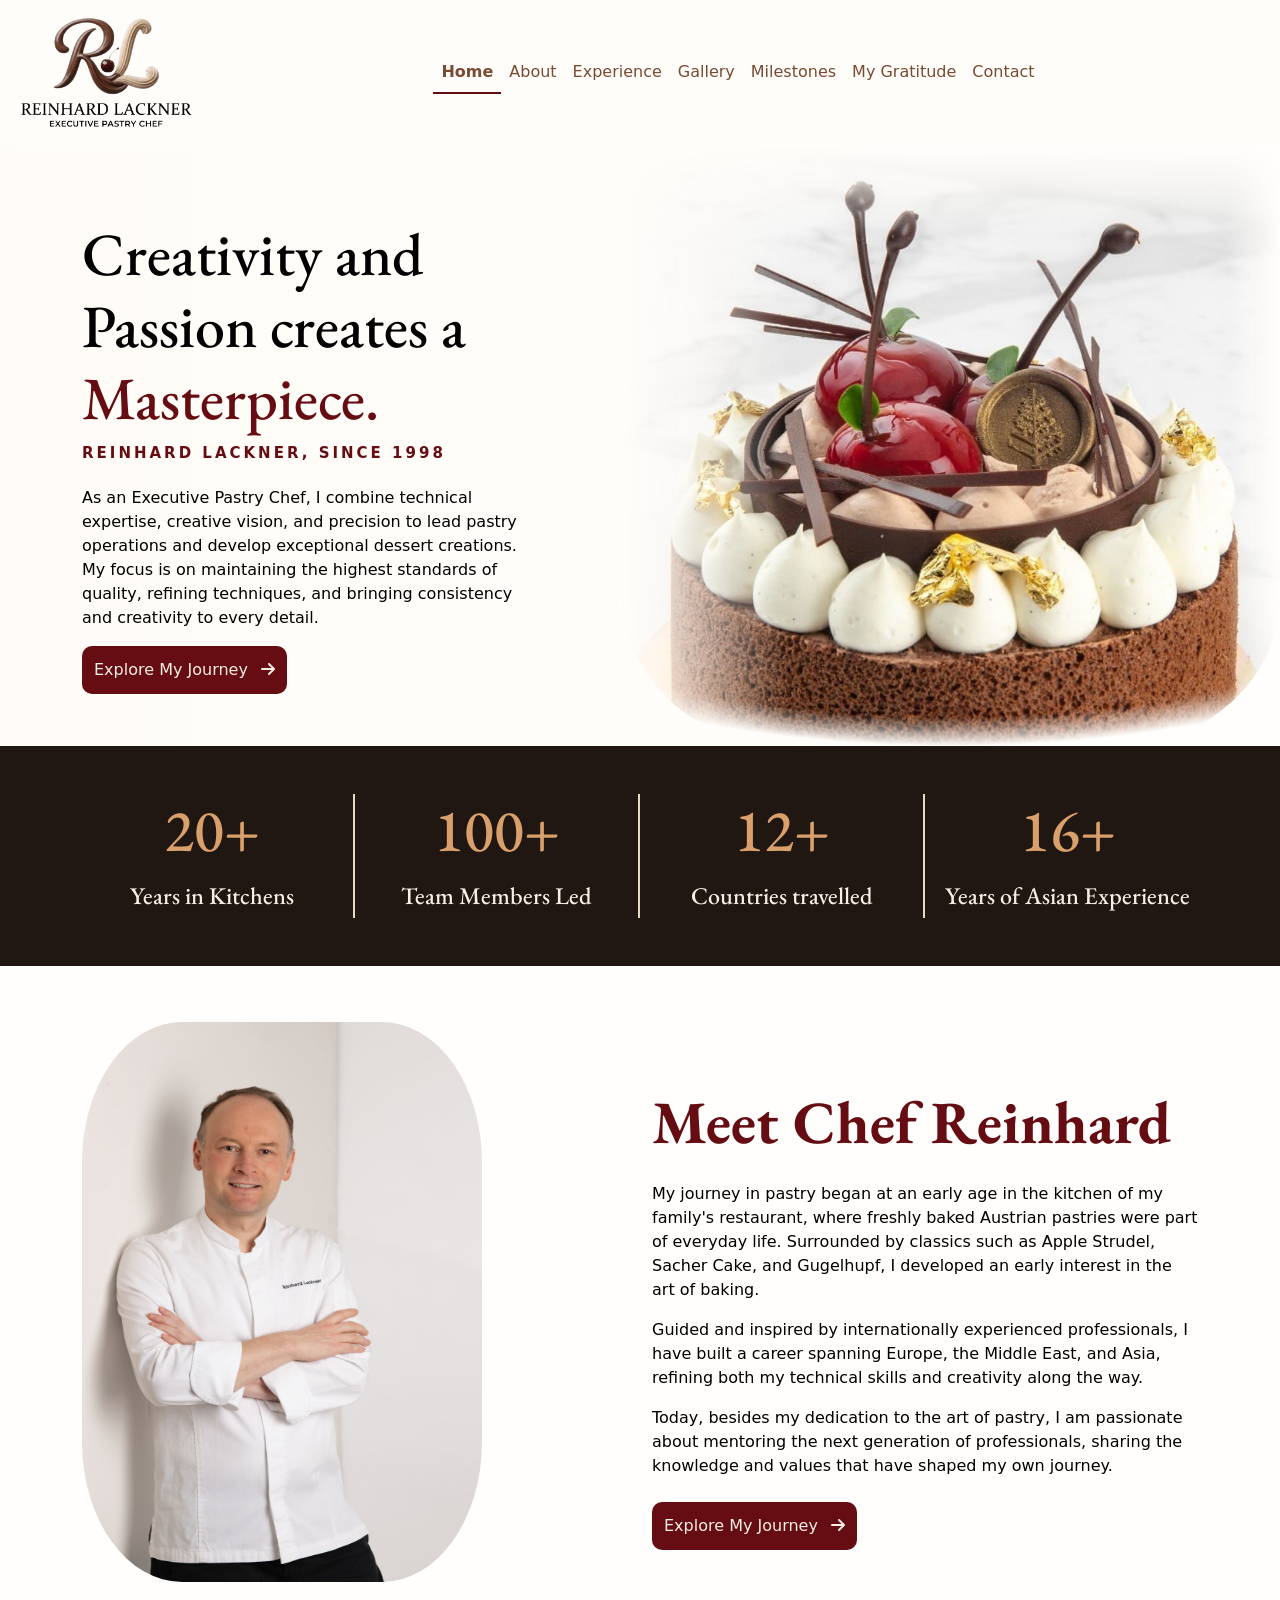
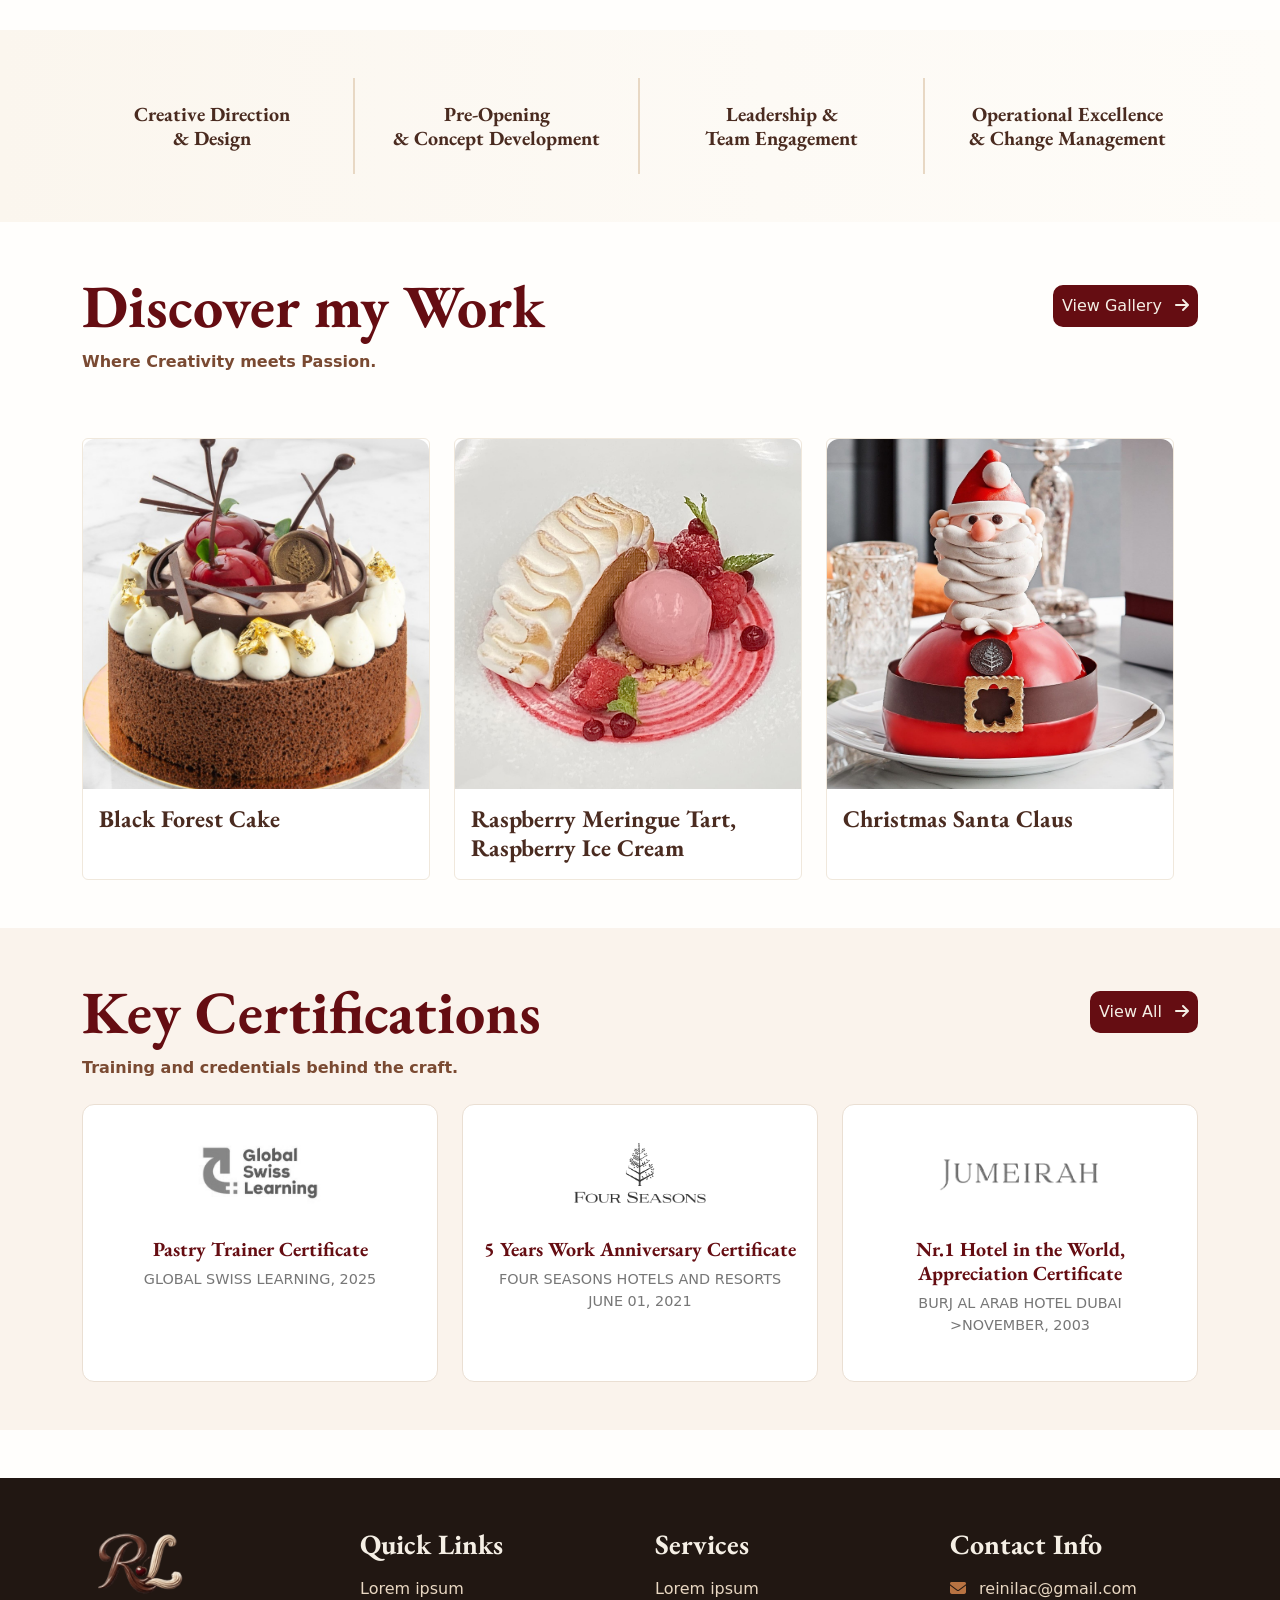
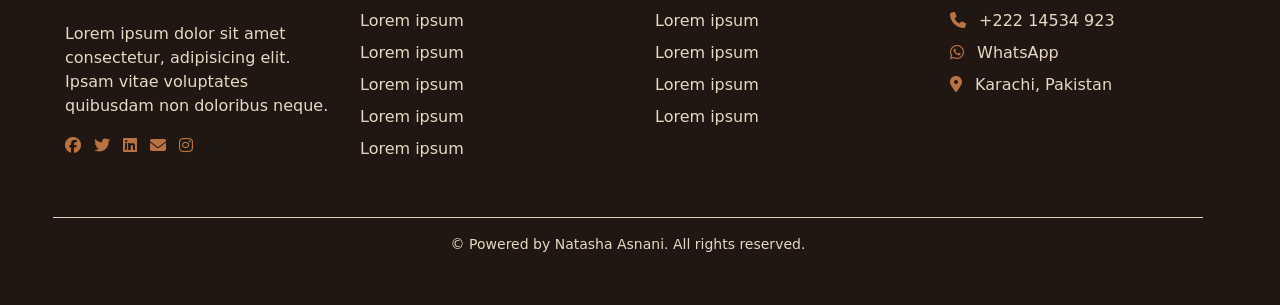
==== index.html @ 60b20093 "Add files via upload" ====
<!DOCTYPE html>
<html lang="en">
<head>
    <meta charset="UTF-8">
    <meta name="viewport" content="width=device-width, initial-scale=1.0">
    <title>Sample 1</title>
    <link href="https://cdn.jsdelivr.net/npm/bootstrap@5.1.3/dist/css/bootstrap.min.css" rel="stylesheet" integrity="sha384-1BmE4kWBq78iYhFldvKuhfTAU6auU8tT94WrHftjDbrCEXSU1oBoqyl2QvZ6jIW3" crossorigin="anonymous">
    <link rel="stylesheet" href="style.css">
    <script src="https://cdn.jsdelivr.net/npm/bootstrap@5.1.3/dist/js/bootstrap.bundle.min.js" integrity="sha384-ka7Sk0Gln4gmtz2MlQnikT1wXgYsOg+OMhuP+IlRH9sENBO0LRn5q+8nbTov4+1p" crossorigin="anonymous" defer></script>
    <link href="https://fonts.googleapis.com/css2?family=EB+Garamond:wght@400;500&display=swap" rel="stylesheet">
    <link rel="stylesheet" href="https://cdnjs.cloudflare.com/ajax/libs/font-awesome/6.7.2/css/all.min.css">
</head>
<body>
    <div class="container-fluid">
        <div class="row">
            <nav class="navbar navbar-expand-lg navbar-light" style="background-color: #FFFDF9;">
                <div class="container-fluid">
                    <a class="navbar-brand" href="index.html">
                        <img src="./images/Gemini_Generated_Image_94er6u94er6u94er-removebg-preview.png" alt="" width="180px">
                    </a>
                    <button class="navbar-toggler" type="button" data-bs-toggle="collapse" data-bs-target="#navbarSupportedContent" aria-controls="navbarSupportedContent" aria-expanded="false" aria-label="Toggle navigation">
                        <span class="navbar-toggler-icon"></span>
                    </button>
                    <div class="collapse navbar-collapse" id="navbarSupportedContent">
                        <ul class="navbar-nav mx-auto mb-2 mb-lg-0">
                            <li class="nav-item">
                                <a class="nav-link active" aria-current="page" href="index.html" style="color: #7A4A32;">Home</a>
                            </li>
                            <li class="nav-item">
                                <a class="nav-link" href="about.html" style="color: #7A4A32 !important;">About</a>
                            </li>
                            <li class="nav-item">
                                <a class="nav-link" href="experience.html" style="color: #7A4A32 !important;">Experience</a>
                            </li>
                            <li class="nav-item">
                                <a class="nav-link" href="gallery.html" style="color: #7A4A32 !important;">Gallery</a>
                            </li>
                            <li class="nav-item">
                                <a class="nav-link" href="milestones.html" style="color: #7A4A32 !important;">Milestones</a>
                            </li>
                            <li class="nav-item">
                                <a class="nav-link" href="testimonials.html" style="color: #7A4A32 !important;">My Gratitude</a>
                            </li>
                            <li class="nav-item">
                                <a class="nav-link" href="contact.html" style="color: #7A4A32 !important;">Contact</a>
                            </li>
                        </ul>
                    </div>
                </div>
            </nav>
        </div>
    </div>


    <div class="hero-section">
        <img class="hero-img" src="./images/pastry1.1.jpg" alt="Macarons on a plate">
        <div class="container">
            <div class="row hero-row align-items-center">
                <!-- <p>Lorem ipsum dolor sit amet, consectetur adipisicing elit. Consequatur, non. Laudantium maxime modi at quam odio aliquid illum provident possimus harum magnam iusto repudiandae vitae, eius dolor quia rem omnis!</p> -->
                <div class="col-lg-5 mt-4 pt-5">
                    <h1 class="text-black">Creativity and <br> Passion creates a 
                        <span style="color: #650D12;">Masterpiece.</span>
                    </h1>
                    <p class="chef-intro">Reinhard Lackner, Since 1998 </p>
                    <p class="text-black"> As an Executive Pastry Chef, I combine technical expertise, creative vision, and precision to lead pastry operations and develop exceptional dessert creations. My focus is on maintaining the highest standards of quality, refining techniques, and bringing consistency and creativity to every detail.</p>
                </div>
                <div class="explore-btn">
                    <a href="about.html">
                        <button>Explore My Journey
                            <i class="fa-solid fa-arrow-right"></i>
                        </button>
                    </a>
                </div>
            </div>
        </div>
    </div>

    <div class="number-section py-5 pt-5">
        <div class="container">
            <div class="row">
                <div class="col-6 col-md-3 mb-4 mb-md-0 text-center border-end">
                    <!-- <i data-lucide="chef-hat" class="number-icon" style="color: #5E3023;"></i> -->
                    <h1>20+ 
                        <span class="d-block fs-4 mt-3" style="color: #F5EFE5;">Years in Kitchens </span>
                    </h1>
                </div>
                <div class="col-6 col-md-3 mb-4 mb-md-0 text-center border-end">
                    <!-- <i data-lucide="book-open" class="number-icon" style="color: #5E3023;"></i> -->
                    <h1>100+
                        <span class="d-block fs-4 mt-3" style="color: #F5EFE5;">Team Members Led</span> 
                    </h1>
                </div>
                <div class="col-6 col-md-3 mb-4 mb-md-0 text-center border-end">
                    <!-- <i data-lucide= "user-group" class="number-icon" style="color: #5E3023;"></i> -->
                    <h1>12+ 
                        <span class="d-block fs-4 mt-3" style="color: #F5EFE5;"> Countries travelled  </span>
                    </h1>
                </div>
                <div class="col-6 col-md-3 mb-4 mb-md-0 text-center">
                    <!-- <i data-lucide="user-group" class="number-icon" style="color: #5E3023;"></i> -->
                    <h1>16+
                        <span class="d-block fs-4 mt-3" style="color: #F5EFE5;">Years of Asian Experience </span>
                    </h1>
                </div>
            </div>
        </div>
    </div>

    <div class="container mt-5 pt-2">
        <div class="row">
            <div class="col-12 col-lg-6">
                <img class="chef-img" src="./images/RL-0501A.jpg" alt="Chef Reinhard" width="400px" height="560px" style="border-bottom-left-radius: 25% !important; border-bottom-right-radius: 25% !important; border-radius: 25%;">
            </div>
            <div class="col-12 col-lg-6 mt-5 pt-3 about-text">
                <h1 style="color: #650D12; font-weight: bold;">Meet Chef Reinhard</h1>
                <p class="text-black mt-4">My journey in pastry began at an early age in the kitchen of my family's restaurant, where freshly baked Austrian pastries were part of everyday life. Surrounded by classics such as Apple Strudel, Sacher Cake, and Gugelhupf, I developed an early interest in the art of baking.</p>
                <p class="text-black">Guided and inspired by internationally experienced professionals, I have built a career spanning Europe, the Middle East, and Asia, refining both my technical skills and creativity along the way. </p>
                <p class="text-black">Today, besides my dedication to the art of pastry, I am passionate about mentoring the next generation of professionals, sharing the knowledge and values that have shaped my own journey.</p>
                <div class="explore-btn mt-4">
                    <a href="about.html">
                        <button>Explore My Journey
                            <i class="fa-solid fa-arrow-right"></i>
                        </button>
                    </a>
                </div>
            </div>
        </div>
    </div>

    <div class="number-section2 mt-5 py-5">
        <div class="container">
            <div class="row">
                <div class="col-6 col-md-3 mb-4 mb-md-0 text-center border-end">
                    <i data-lucide="chef-hat" class="number-icon"></i>
                    <h5 class="my-4">Creative Direction <br class="d-none d-lg-inline"> & Design</h5>
                </div>
                <div class="col-6 col-md-3 mb-4 mb-md-0 text-center border-end">
                    <i data-lucide="book-open" class="number-icon"></i>
                    <h5 class="mt-4">Pre-Opening<br class="d-none d-lg-inline"> & Concept Development</h5>
                </div>
                <div class="col-6 col-md-3 mb-4 mb-md-0 text-center border-end">
                    <i data-lucide= "user-group" class="number-icon"></i>
                    <h5 class="mt-4">Leadership & <br class="d-none d-lg-inline"> Team Engagement</h5>
                </div>
                <div class="col-6 col-md-3 mb-4 mb-md-0 text-center">
                    <i data-lucide="handshake" class="number-icon"></i>
                    <h5 class="mt-4">Operational Excellence<br class="d-none d-lg-inline"> & Change Management</h5>
                </div>
            </div>
        </div>
    </div>

    <div class="container">
        <div class="row mt-5">
            <div class="d-flex justify-content-between align-items-center">
                <h1 class="m-0" style="color: #650D12; font-weight: bold;">Discover my Work</h1>
                <div class="dishes-btn">
                    <a href="gallery.html">
                        <button>View Gallery
                            <i class="fa-solid fa-arrow-right"></i>
                        </button>
                    </a>
                </div>
            </div>
            <p class="fw-semibold mt-2">Where Creativity meets Passion.</p>
        </div>

        <!-- Category tabs -->
        <!-- <div class="row">
            <div class="gallery-filters d-flex flex-wrap gap-2 my-3">
                <button class="filter-btn active" data-filter="cakes-tarts">Cakes &amp; Tarts</button>
                <button class="filter-btn" data-filter="plated-desserts">Plated Desserts</button>
                <button class="filter-btn" data-filter="collections">Collections</button>
                <button class="filter-btn" data-filter="seasonal">Seasonal</button>
            </div>
        </div> -->

        <!-- Gallery -->
        <div class="row">
            <div class="row row-cols-1 row-cols-md-3 g-4 nested-row" id="gallery">

                <div class="col gallery-item" data-category="cakes-tarts">
                    <div class="card h-100">
                        <div class="img-wrap">
                            <img src="./images/pastry1.jpg" class="card-img-top" alt="Black Forest Cake">
                        </div>
                        <div class="card-body">
                            <h4 class="card-title">Black Forest Cake</h4>
                        </div>
                    </div>
                </div>

                <div class="col gallery-item" data-category="cakes-tarts">
                    <div class="card h-100">
                        <div class="img-wrap">
                            <img src="./images/Raspberry Meringue Tart, Raspberry Ice Cream.jpeg" class="card-img-top" alt="Raspberry Meringue Tart, Raspberry Ice Cream">
                        </div>
                        <div class="card-body">
                            <h4 class="card-title">Raspberry Meringue Tart, Raspberry Ice Cream</h4>
                        </div>
                    </div>
                </div>

                <div class="col gallery-item" data-category="cakes-tarts">
                    <div class="card h-100">
                        <div class="img-wrap">
                            <img src="./images/Christmas Santa Claus.jpg" class="card-img-top" alt="Christmas Santa Claus">
                        </div>
                        <div class="card-body">
                            <h4 class="card-title">Christmas Santa Claus</h4>
                        </div>
                    </div>
                </div>

                <!-- Baqi pictures bhi isi tarah, bas data-category change karo -->

            </div>
        </div>
    </div>


    <section class="cert-section py-5 mt-5">
        <div class="container">
            <div class="d-flex justify-content-between align-items-center">
                <h1 class="m-0" style="color: #650D12; font-weight: bold;">Key Certifications</h1>
                <div class="dishes-btn">
                    <a href="milestones.html">
                        <button>View All
                            <i class="fa-solid fa-arrow-right"></i>
                        </button>
                    </a>
                </div>
            </div>
            <p class="fw-semibold mt-2 mb-4">Training and credentials behind the craft.</p>

            <div class="row row-cols-1 row-cols-sm-2 row-cols-lg-3 g-4">
                <div class="col">
                    <div class="cert-card h-100 text-center" style="cursor: pointer;"
                        data-bs-toggle="modal" data-bs-target="#certModal"
                        data-full="./images/GSL Pastry Trainer - Oct 9 2025 - 5-28 PM_page-0001.jpg">
                        <img src="./images/Global Swiss Learning Logo.jpg" alt="Pastry Trainer Certificate" class="cert-thumb cert-logo">
                        <h5 class="cert-title mt-2">Pastry Trainer Certificate</h5>
                        <p class="cert-meta mb-0">Global Swiss Learning, 2025</p>
                    </div>
                </div>


                <div class="col">
                    <div class="cert-card h-100 text-center" style="cursor: pointer;"
                        data-bs-toggle="modal" data-bs-target="#certModal"
                        data-full="./images/5 Year Anniversary Certificate_page-0001.jpg">
                        <img src="./images/Four-Seasons-Logo-2386154059.png" alt="5 Years Work Anniversary Certificate" class="cert-thumb cert-logo">
                        <h5 class="cert-title mt-2">5 Years Work Anniversary Certificate</h5>
                        <p class="cert-meta mb-0">Four Seasons Hotels and Resorts</p>
                        <p class="cert-meta">June 01, 2021</p>
                    </div>
                </div>


                <!-- <div class="col">
                    <div class="cert-card h-100 text-center">
                        <img src="./images/Four-Seasons-Logo-2386154059.png" alt="Institute name" class="cert-thumb cert-logo">
                        <h5 class="cert-title mt-2"> 5 Years Work Anniversary Certificate</h5>
                        <p class="cert-meta mb-0">Four Seasons Hotels and Resorts</p>
                        <p class="cert-meta">June 01, 2021</p>
                    </div>
                </div> -->

                <div class="col">
                    <div class="cert-card h-100 text-center" style="cursor: pointer;"
                        data-bs-toggle="modal" data-bs-target="#certModal"
                        data-full="./images/Burj Al Arab Appreciation Certificate_page-0001.jpg">
                        <img src="./images/jumeirah-logo1.png" alt="Nr.1 Hotel in the World, Appreciation Certificate" class="cert-thumb cert-logo">
                        <h5 class="cert-title mt-2">Nr.1 Hotel in the World, Appreciation Certificate</h5>
                        <p class="cert-meta mb-0">Burj Al Arab Hotel Dubai</p>
                        <p class="cert-meta">>November, 2003</p>
                    </div>
                </div>



                <!-- <div class="col">
                    <div class="cert-card h-100 text-center">
                        <img src="./images/jumeirah-logo1.png" alt="" class="cert-logo">
                        <h5 class="cert-title mt-2">Nr.1 Hotel in the World, Appreciation Certificate</h5>
                        <p class="cert-meta mb-0">Burj Al Arab Hotel Dubai</p>
                        <p class="cert-meta">November, 2003</p>
                    </div>
                </div> -->
            </div>
        </div>
    </section>

    <!-- <section class="testi-section py-5">
        <div class="container">
            <div class="d-flex justify-content-between align-items-center">
                <h1 class="m-0" style="color: #650D12; font-weight: bold;">Kind Words</h1>
                <div class="dishes-btn">
                    <a href="gratitude.html">
                        <button>Read All
                            <i class="fa-solid fa-arrow-right"></i>
                        </button>
                    </a>
                </div>
            </div>
            <p class="fw-semibold mt-2 mb-4">What colleagues and teams say.</p>

            <div class="row row-cols-1 row-cols-md-3 g-4">
                <div class="col">
                    <div class="testi-card h-100">
                        <i class="fa-solid fa-quote-left testi-quote"></i>
                        <p class="testi-text">Short 2-3 line quote yahan.</p>
                        <div class="testi-person">
                            <img src="./images/person1.jpg" alt="Name" class="testi-avatar">
                            <div>
                                <h6 class="mb-0">Person Name</h6>
                                <small>General Manager, Hotel Name</small>
                            </div>
                        </div>
                    </div>
                </div>
            </div>
        </div>
    </section> -->

    <footer class="mt-5">
        <div class="container-fluid">
            <div class="row footer-row">
                <div class="col-md-3 col-sm-6">
                    <img src="./images/footer-logo.png" alt="" width="150px" class="logo-light">
                    <!-- <h3 class="mb-3">About Me</h3> -->
                    <p class="mt-4" style="color: #E8D7C2 !important;">Lorem ipsum dolor sit amet consectetur, adipisicing elit. Ipsam vitae voluptates quibusdam non doloribus neque.</p>
                    <div class="mt-3">
                        <a href="#" class="me-2 text-decoration-none"><i class="fab fa-facebook"></i></a>
                        <a href="#" class="me-2 text-decoration-none"><i class="fab fa-twitter"></i></a>
                        <a href="#" class="me-2 text-decoration-none"><i class="fab fa-linkedin"></i></a>
                        <a href="#" class="me-2 text-decoration-none"><i class="fas fa-envelope"></i></a>
                        <a href="#" class="text-decoration-none"><i class="fab fa-instagram"></i></a>
                    </div>
                </div>
                <!-- Column 2: Quick Links -->
                <div class="col-md-3 col-sm-6 mb-4 footer-links">
                    <h3 class="mb-3 fw-bold" style="color: #F5EFE5 !important;">Quick Links</h3>
                    <ul class="list-unstyled ps-0">
                        <li class="mb-2"><a href="#" class="text-decoration-none">Lorem ipsum</a></li>
                        <li class="mb-2"><a href="#" class="text-decoration-none">Lorem ipsum</a></li>
                        <li class="mb-2"><a href="#" class="text-decoration-none">Lorem ipsum</a></li>
                        <li class="mb-2"><a href="#" class="text-decoration-none">Lorem ipsum</a></li>
                        <li class="mb-2"><a href="#" class="text-decoration-none">Lorem ipsum</a></li>
                        <li class="mb-2"><a href="#" class="text-decoration-none">Lorem ipsum</a></li>
                    </ul>
                </div>
                <!-- Column 3: Services -->
                <div class="col-md-3 col-sm-6 mb-4 service-info">
                    <h3 class="mb-3 fw-bold" style="color: #F5EFE5 !important;">Services</h3>
                    <ul class="list-unstyled">
                        <li class="mb-2"><a href="#" class="text-decoration-none">Lorem ipsum</a></li>
                        <li class="mb-2"><a href="#" class="text-decoration-none">Lorem ipsum</a></li>
                        <li class="mb-2"><a href="#" class="text-decoration-none">Lorem ipsum</a></li>
                        <li class="mb-2"><a href="#" class="text-decoration-none">Lorem ipsum</a></li>
                        <li class="mb-2"><a href="#" class="text-decoration-none">Lorem ipsum</a></li>
                    </ul>
                </div>
                <!-- Column 4: Contact Info -->
                <div class="col-md-3 col-sm-6 mb-4 contact-info">
                    <h3 class="mb-3 fw-bold" style="color: #F5EFE5 !important;">Contact Info</h3>
                    <ul class="list-unstyled">
                        <li class="mb-2">
                            <i class="fas fa-envelope me-2" style="color: #B87342;"></i>
                            <a href="#" class="text-decoration-none">reinilac@gmail.com</a>
                        </li>
                        <li class="mb-2">
                            <i class="fas fa-phone me-2" style="color: #B87342;"></i>
                            <a href="#" class="text-decoration-none">+222 14534 923</a>
                        </li>
                        <li class="mb-2">
                            <i class="fab fa-whatsapp me-2" style="color: #B87342;"></i>
                            <a href="#" class="text-decoration-none">WhatsApp</a>
                        </li>
                        <li class="mb-2">
                            <i class="fas fa-map-marker-alt me-2" style="color: #B87342;"></i>
                            <span>Karachi, Pakistan</span>
                        </li>
                    </ul>
                </div>
            <!-- </div> -->

                <!-- Copyright Row -->
                <div class="row mt-3">
                    <div class="col-12 text-center border-top border-white pt-3">
                        <p class="small mb-0">&copy; Powered by Natasha Asnani. All rights reserved.</p>
                        <!-- <p class="small mb-0">&copy; 2026 Reinhard Lackner. All rights reserved.</p> -->
                    </div>
                </div>
            </div>
        </div>
    </footer>



    <!-- Modal (page me sirf ek baar) -->
            <div class="modal fade" id="certModal" tabindex="-1" aria-hidden="true">
                <div class="modal-dialog modal-lg modal-dialog-centered">
                    <div class="modal-content">
                        <div class="modal-header border-0">
                            <button type="button" class="btn-close" data-bs-dismiss="modal" aria-label="Close"></button>
                        </div>
                        <div class="modal-body pt-0">
                            <img id="certModalImg" src="" alt="Certificate" class="img-fluid w-100">
                        </div>
                    </div>
                </div>
            </div>




    <script src="https://unpkg.com/lucide@latest"></script>
<script>
    lucide.createIcons();
</script>


<script>
    const modalImg = document.getElementById('certModalImg');
    document.querySelectorAll('.cert-card[data-full]').forEach(card => {
        card.addEventListener('click', () => {
            modalImg.src = card.dataset.full;
            modalImg.alt = card.querySelector('.cert-title').textContent;
        });
    });
</script>

<script>
    const buttons = document.querySelectorAll('.filter-btn');
    const items = document.querySelectorAll('.gallery-item');

    function filterGallery(category) {
        items.forEach(item => {
            item.style.display = item.dataset.category === category ? '' : 'none';
        });
    }

    buttons.forEach(btn => {
        btn.addEventListener('click', () => {
            buttons.forEach(b => b.classList.remove('active'));
            btn.classList.add('active');
            filterGallery(btn.dataset.filter);
        });
    });

    // Page load pe pehli category dikhao
    filterGallery('cakes-tarts');
</script>
</body>
</html>
---- style.css ----
/* ---------- Palette: warm ivory / soft white main, brown + caramel accents ---------- */
body{
    background-color: #FFFEFC;
    /* color: #4A3B32; */
    color: #7A4A32;
}

.card{
    background-color: #FFFFFF;
    border-color: #F0E8DC;
}

.card-title{
    color: #4A2B20;
    font-weight: bold;
}

.card-img-top {
    height: 400px;
    object-fit: cover;
    /* object-position: center center; */
}

.consultation-btn{
    border: 2px solid #650D12 !important;
    border-radius: 10px !important;
    /* background-color: #895737 !important; */
    /* background-color: #ae7049 !important; */
    background-color: #650D12;
    color: #F5EFE5 !important;
    /* font-weight: bold; */
}

.consultation-btn:hover{
    border: 2px solid #650D12 !important;
    background-color: #FDFBF7 !important;
    color: #5E3023 !important;
}

.navbar-nav .nav-link.active {
  font-weight: bold !important;
  border-bottom: 2px solid #650D12 !important;
}

/* .hero-section{
    background-color: #f0e4d4 !important;
} */


.hero-section {
    position: relative;
    overflow: hidden;
    /* background: linear-gradient(to right, #F0E4D4 0%, #F4EAE3 60%, #F6EEE7 100%); */
    background: linear-gradient(to right, #FFFCF7 0%, #FFFDFA 60%, #FFFEFC 100%);
    min-height: 600px;
}

.hero-img {
    position: absolute;
    top: 0;
    right: 0;
    height: 100%;
    width: auto;
    max-width: none;
    border-bottom-left-radius: 25% !important;
    border-bottom-right-radius: 25%;
    /* border-radius wali dono lines hata do */

    -webkit-mask-image:
        linear-gradient(to right, transparent 0%, #000 25%, #000 92%, transparent 100%),
        linear-gradient(to bottom, transparent 0%, #000 15%),
        radial-gradient(ellipse 110% 60% at 50% 40%, #000 92%, transparent 100%);
    -webkit-mask-composite: source-in;
    mask-image:
        linear-gradient(to right, transparent 0%, #000 25%, #000 92%, transparent 100%),
        linear-gradient(to bottom, transparent 0%, #000 15%),
        radial-gradient(ellipse 110% 60% at 50% 40%, #000 92%, transparent 100%);
    mask-composite: intersect;
}

.hero-section .container {
    position: relative;
    z-index: 1;
}

@media (max-width: 991.98px) {
    .hero-img {
        opacity: 0.25;
    }
}

h1 {
  font-family: 'EB Garamond', serif;
  /* color: #5e3023; */
  /* color: #7A4A32; */
  color: #D9A06B;
  font-size: 60px !important;
}


.chef-intro {
    display: flex;
    align-items: center;
    gap: 12px;
    font-size: 15px;
    font-weight: 600;
    letter-spacing: 3px;
    text-transform: uppercase;
    color: #650D12;
    margin-bottom: 22px;
}

.explore-btn button{
    border: 2px solid #650D12 !important;
    border-radius: 10px !important;
    /* background-color: #895737 !important; */
    background-color: #650D12 !important;
    color: #F5EFE5 !important;
    padding: 10px !important;
    transition: transform 0.3s ease !important;
}

.dishes-btn button{
    border: 2px solid #650D12 !important;
    border-radius: 10px !important;
    /* background-color: #895737 !important; */
    /* background-color: #ae7049 !important; */
    background-color: #650D12;
    color: #F5EFE5 !important;
    padding: 7px !important;
    transition: transform 0.3s ease !important;
}

.explore-btn button:hover, .dishes-btn button:hover{
    border: 2px solid #650D12 !important;
    background-color: #FDFBF7 !important;
    color: #650D12 !important;
}

.explore-btn i, .dishes-btn i {
    margin-left: 8px !important;
    transition: margin-left 0.3s !important;
    color: #F5EFE5;
    
}

.explore-btn button:hover i, .dishes-btn button:hover i{
    margin-left: 10px !important;
    transform: scaleX(1.3) !important;
    color: #650D12;
}

.number-section {
    position: relative;
    overflow: hidden;
    /* background: linear-gradient(to right, #FBF6EE 0%, #FDFAF5 60%, #FEFCF8 100%); */
    /* background-color: #4A2B20; */
    background-color: #211712;
    min-height: 100px;
}

.number-section2{
    position: relative;
    overflow: hidden;
    background: linear-gradient(to right, #FBF6EE 0%, #FDFAF5 60%, #FEFCF8 100%);
    /* background-color: #4A2B20; */
    /* background-color: #211712; */
    min-height: 100px;
}

i{
    color: #B87342;
}

h2 {
  font-family: 'EB Garamond', serif;
  /* color: #5E3023; */
  color: #7A4A32;
  font-weight: bold;
  /* font-size: 60px !important; */
}

h3, h4{
  font-family: 'EB Garamond', serif;
}

h5{
  font-family: 'EB Garamond', serif;
  color: #4A2B20;
  font-weight: bold;
}


.filter-btn {
    background: transparent;
    border: 1px solid #650D12;
    color: #650D12;
    padding: 8px 20px;
    border-radius: 50px;
    font-weight: 600;
    transition: all 0.3s ease;
}

.filter-btn:hover,
.filter-btn.active {
    background: #650D12;
    color: #fff;
}

.cert-section {
    background-color: #FAF3EC;
}

.cert-card {
    background: #fff;
    border: 1px solid #eadfd3;
    border-radius: 12px;
    padding: 28px 20px;
    transition: transform 0.3s ease, box-shadow 0.3s ease;
}

.cert-card:hover {
    transform: translateY(-4px);
    box-shadow: 0 8px 20px rgba(101, 13, 18, 0.12);
}

.cert-card a{
    color: #650D12;

}

.cert-logo {
    height: 80px;
    width: auto;
    max-width: 100%;
    object-fit: contain;
    margin-bottom: 16px;
    filter: grayscale(100%);
    opacity: 0.8;
    transition: all 0.3s ease;
}

.cert-card:hover .cert-logo {
    filter: none;
    opacity: 1;
}

.cert-icon {
    font-size: 48px;
    height: 60px;
    color: #650D12;
    margin-bottom: 16px;
}

.cert-title {
    color: #650D12;
    font-weight: bold;
}

.cert-meta {
    color: #777;
    font-size: 0.9rem;
    text-transform: uppercase!important;
}

.gallery-item .card-body{
    height: 90px;
}
.gallery-item .img-wrap {
    height: 350px;
    overflow: hidden;
    border-radius: 12px 12px 0 0;
}

.gallery-item .card-img-top {
    width: 100%;
    height: 100%;
    object-fit: cover;
    transition: transform 0.6s ease;
}

.gallery-item .card:hover .card-img-top {
    transform: scale(1.3);
}

.number-icon{
    width: 65px !important;
    height: 65px !important;
    stroke-width: 1.2;
    color: #B87342;
}

.border-end {
    border-right: 2px solid #E8D8C4 !important;
}


.footer-row{
    padding: 50px;
    background-color: #211712 !important;
    /* background-color: #F6EEE2 !important; */
    justify-content: flex-start !important;
}

.footer-row > div{
    padding-left: 15px;
    padding-right: 15px;
}

.contact-info ul li a, .contact-info ul li i, .contact-info ul li span, .service-info ul li a, .footer-links ul li a, .footer-links h3, .service-info h3, .contact-info h3, .footer-row div div a, .footer-row div p{
    /* color: #5E3023 !important; */
    color: #E8D7C2;
}

.logo-light {
    /* filter: brightness(0) invert(1); */
}

.footer-row .border-top {
    border-color: #E3D2BC !important;
}

/* =====================================================
   RESPONSIVE ADDITIONS
   ===================================================== */

/* tablet aur mobile (< 992px) */
@media (max-width: 991.98px) {
    h1 {
        font-size: clamp(2rem, 7vw, 3.5rem) !important;
    }

    /* mobile menu: active underline sirf text jitni, button ke liye spacing */
    .navbar-nav {
        align-items: flex-start;
    }
    .navbar-collapse form {
        margin-top: 0.5rem;
        padding-bottom: 0.5rem;
    }

    /* hero image poori width me halki background */
    .hero-img {
        width: 100%;
        object-fit: cover;
        -webkit-mask-image: linear-gradient(to bottom, transparent 0%, #000 15%, #000 98%, transparent 100%);
        mask-image: linear-gradient(to bottom, transparent 0%, #000 15%, #000 98%, transparent 100%);
    }

    .number-section h1 span {
        font-size: 1.1rem !important;
    }
    .number-section h5 {
        font-size: 1.1rem;
    }

    /* about: image fluid aur center, text neeche */
    .chef-img {
        display: block;
        margin: 0 auto;
        width: 100%;
        max-width: 450px;
        height: auto;
    }
    .about-text {
        margin-top: 1.5rem !important;
        padding-top: 0 !important;
    }

    /* nested row ki wajah se cards ek side khisak rahe the */
    .nested-row {
        width: 100%;
        margin-left: 0;
        margin-right: 0;
        padding-left: 0;
        padding-right: 0;
    }
}

/* mobile (< 768px) */
@media (max-width: 767.98px) {
    .border-end {
        border-right: 0 !important;
    }

    .hero-section {
        min-height: auto;
    }
    .hero-row .col-lg-5 {
        margin-top: 1.5rem !important;
        padding-top: 1rem !important;
    }
    .hero-section .explore-btn {
        padding-bottom: 2.5rem;
    }
}

/* chhota mobile (< 576px) */
@media (max-width: 575.98px) {
    .section-head {
        flex-direction: column;
        align-items: flex-start;
    }
}

/* tablet / mobile: cards ki images barabar height ki */
@media (max-width: 991.98px) {
    .card-img-top {
        aspect-ratio: 4 / 3;
        object-fit: cover;
    }
}

/* tablet: hero ke neeche ka khali space hatao */
@media (max-width: 991.98px) {
    .hero-section {
        min-height: auto;
    }
    .hero-img {
        object-position: right center;
    }
    .hero-row .col-lg-5 {
        margin-top: 2rem !important;
        padding-top: 2rem !important;
    }
    .hero-row p {
        font-size: 1.1rem;
        line-height: 1.7;
    }
    .hero-section .explore-btn {
        padding-bottom: 3.5rem;
    }
}




@media (max-width: 768px) {
    
    .footer-row h3 {
        font-size: 32px;
    }
    
    /* Footer columns stack */
    .footer-row {
        padding: 40px 20px;
        flex-wrap: wrap;
    }

    .footer-row .col-md-3 {
        flex: 0 0 50%;
        max-width: 50%;
        margin-bottom: 30px;
    }
}



@media (max-width: 576px) {
    .footer-row h3 {
        font-size: 28px;
    }
    /* Footer: 1 col on mobile */
    .footer-row {
        padding: 30px 15px;
    }

    .footer-row .col-md-3 {
        flex: 0 0 100%;
        max-width: 100%;
        text-align: center;
        margin-bottom: 25px;
    }

    .footer-row ul {
        text-align: center;
    }

    .footer-row h3 {
        font-size: 22px !important;
        margin-bottom: 15px !important;
    }

    .footer-row p {
        font-size: 13px;
    }

    .footer-row ul li {
        margin-bottom: 8px !important;
    }

    .footer-row ul li a {
        font-size: 13px;
    }

    .footer-row .fab,
    .footer-row .fas {
        font-size: 18px;
    }

    .footer-row .border-top {
        margin-top: 20px !important;
        padding-top: 15px !important;
    }

    .footer-row .small {
        font-size: 11px;
    }
}
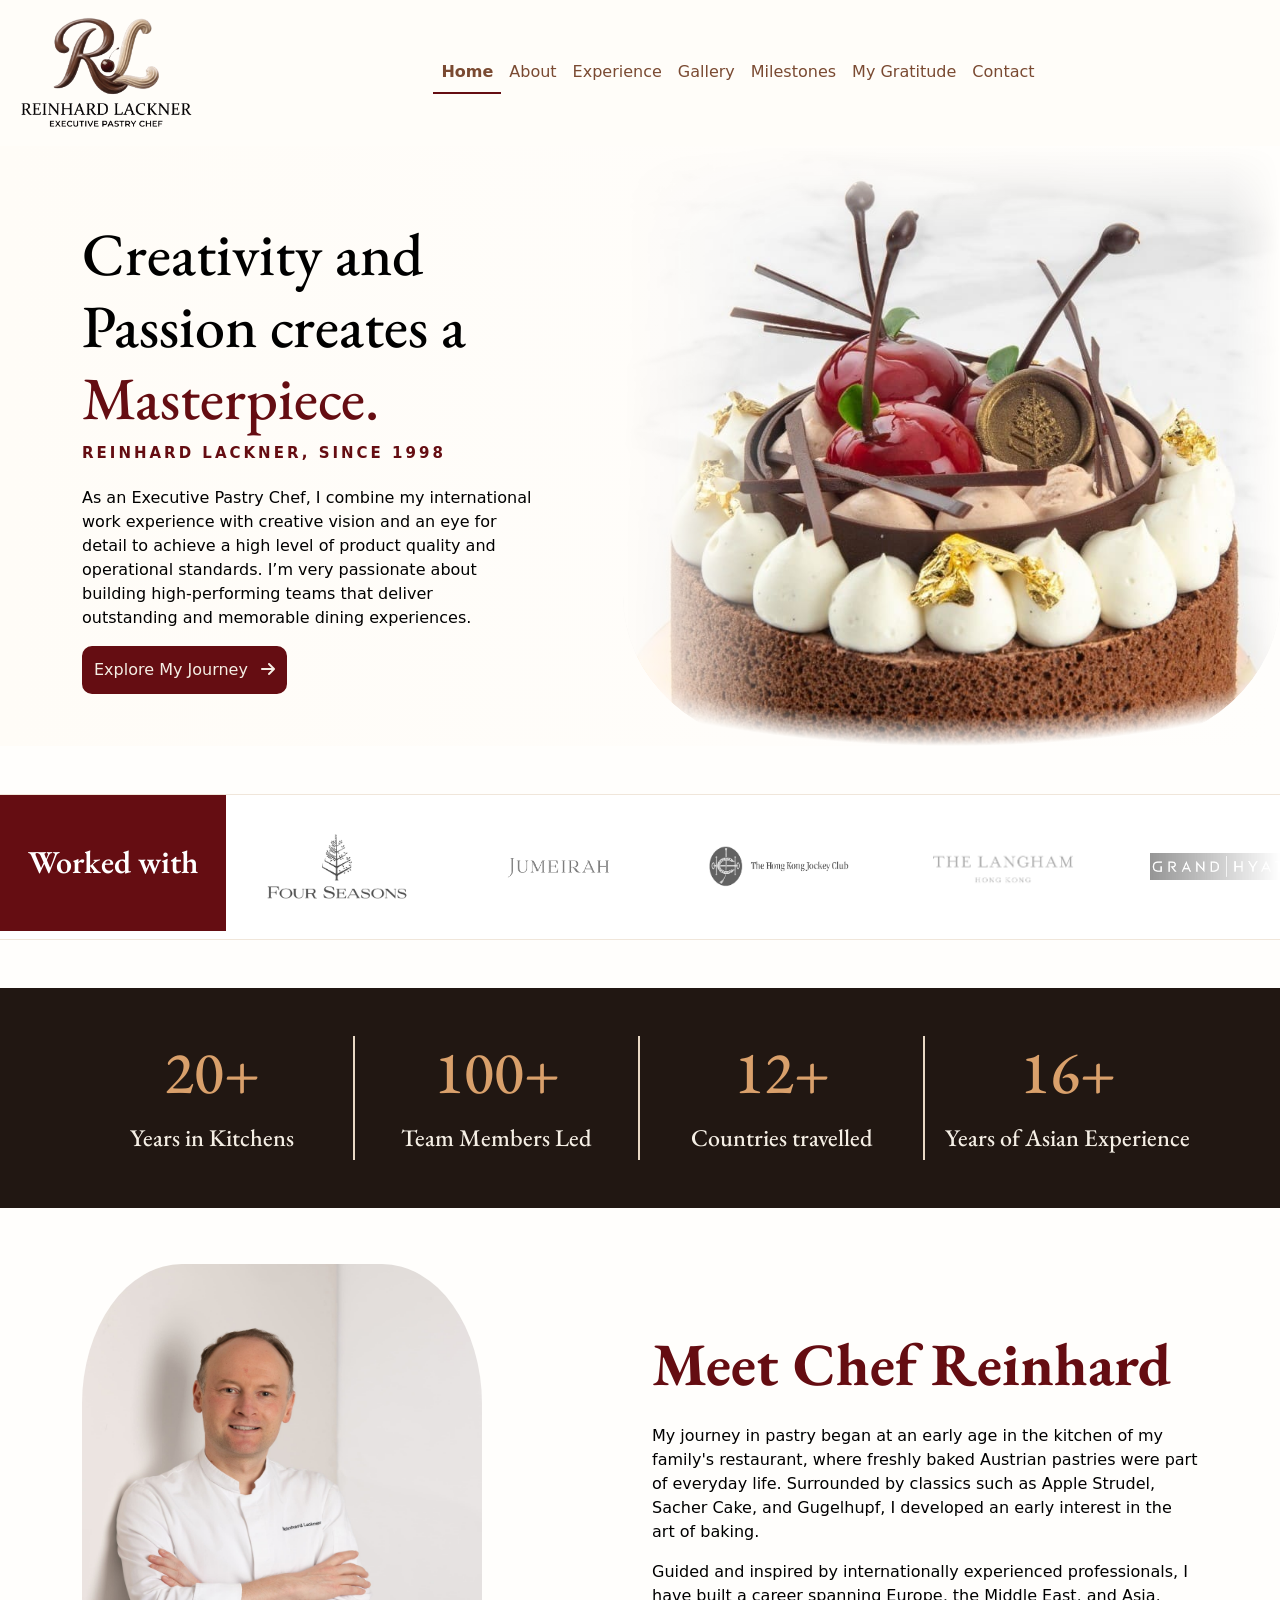
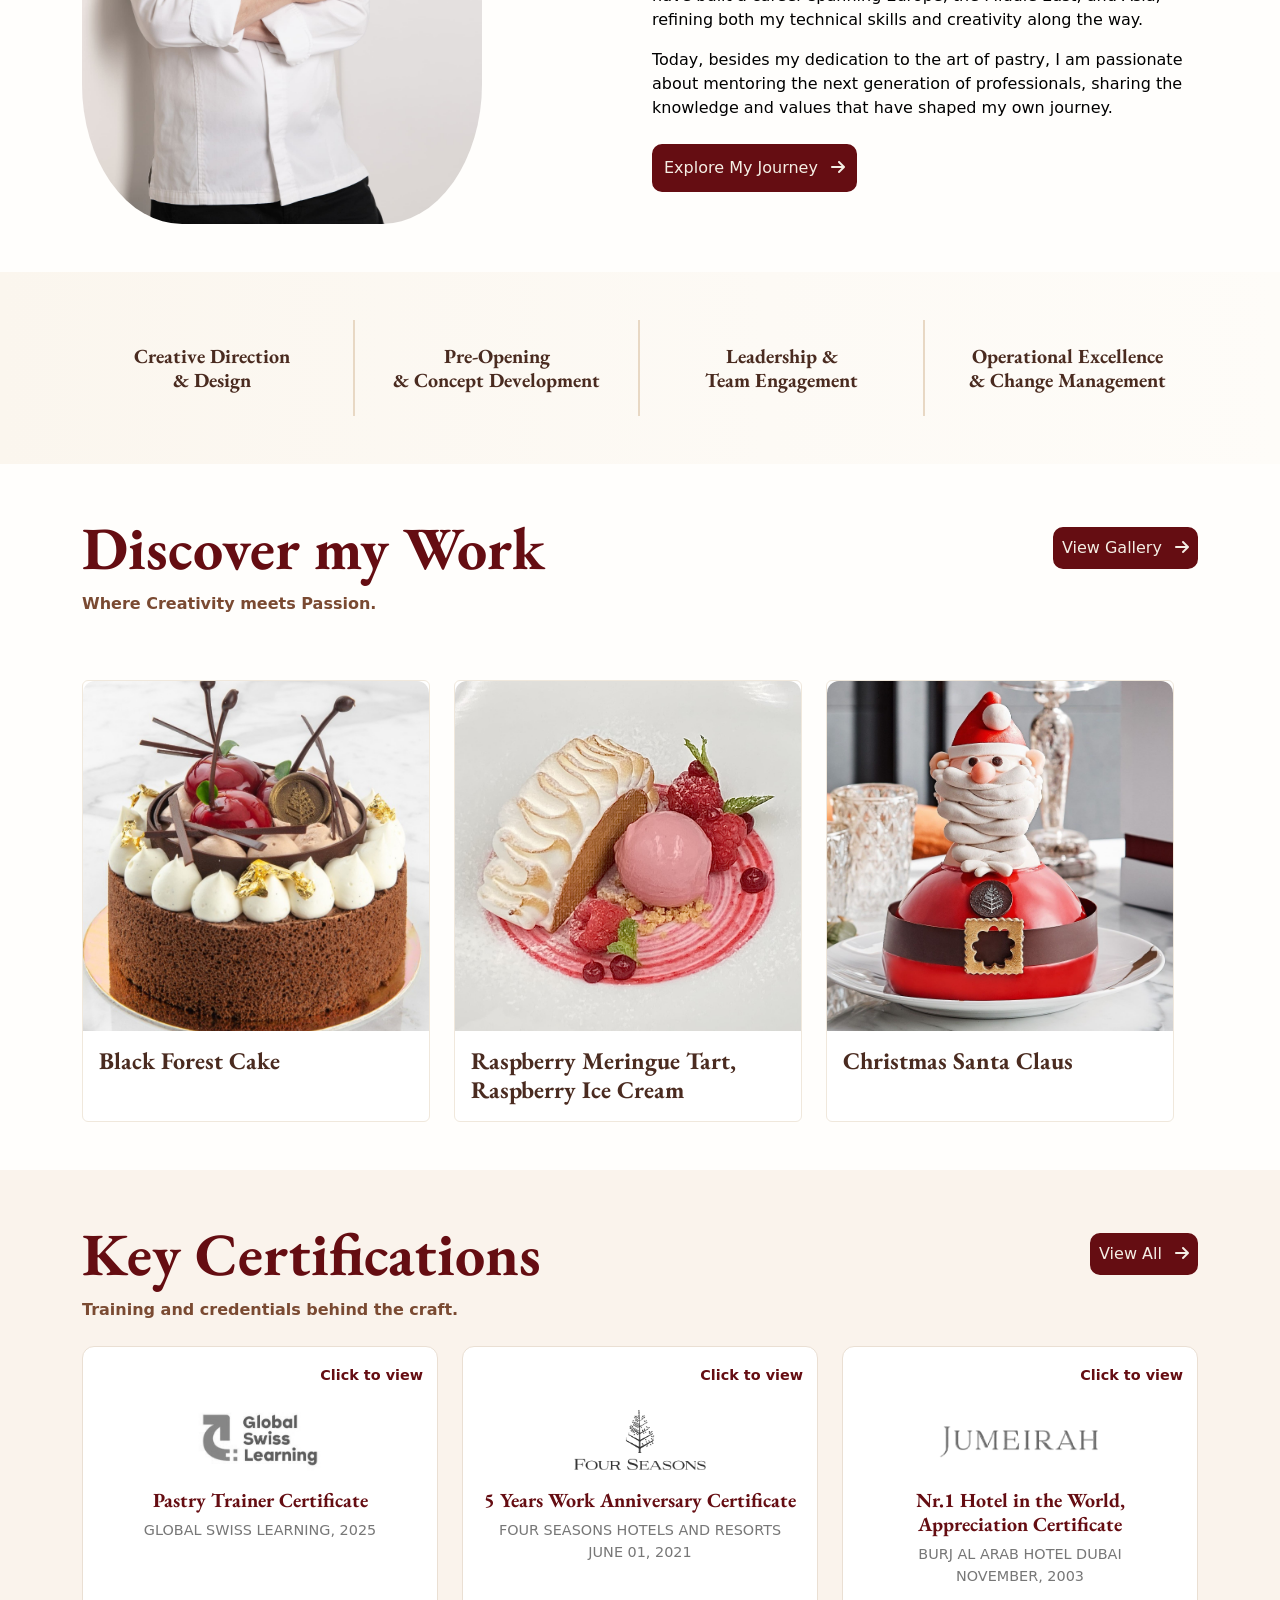
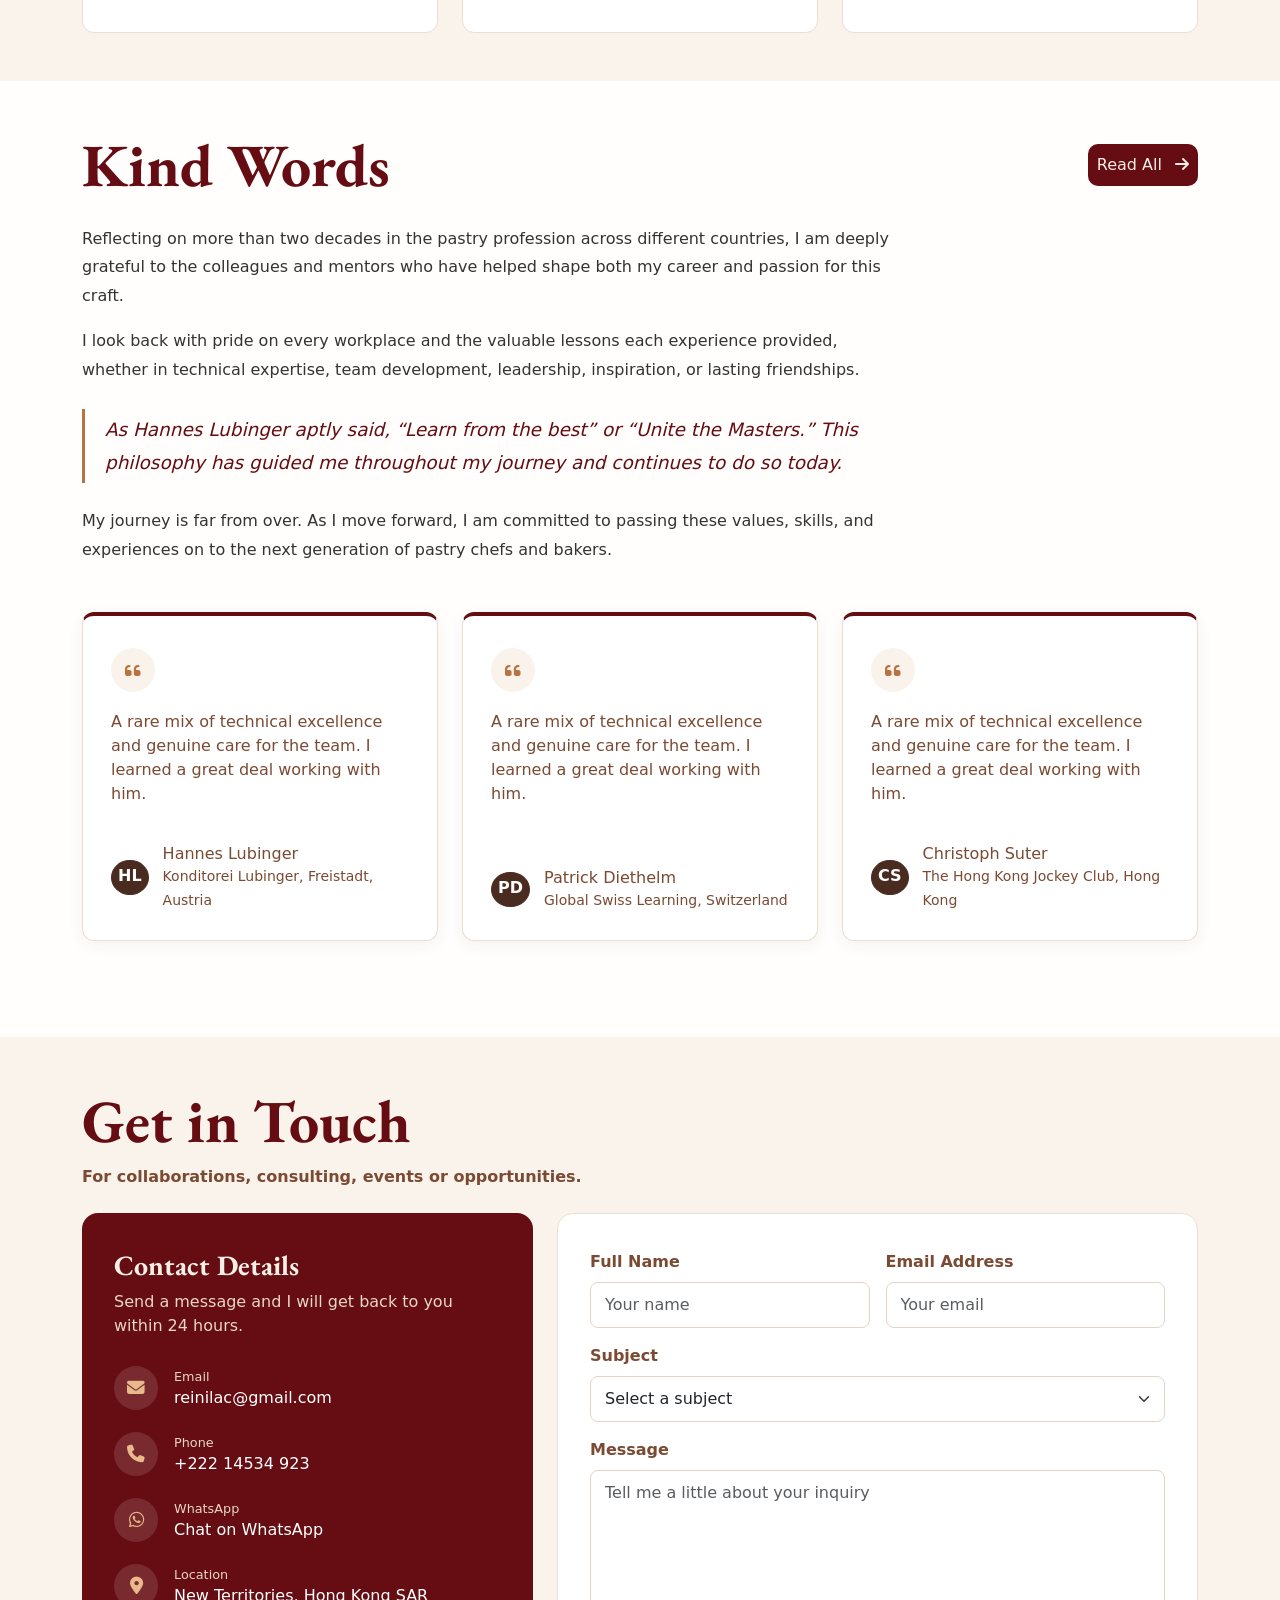
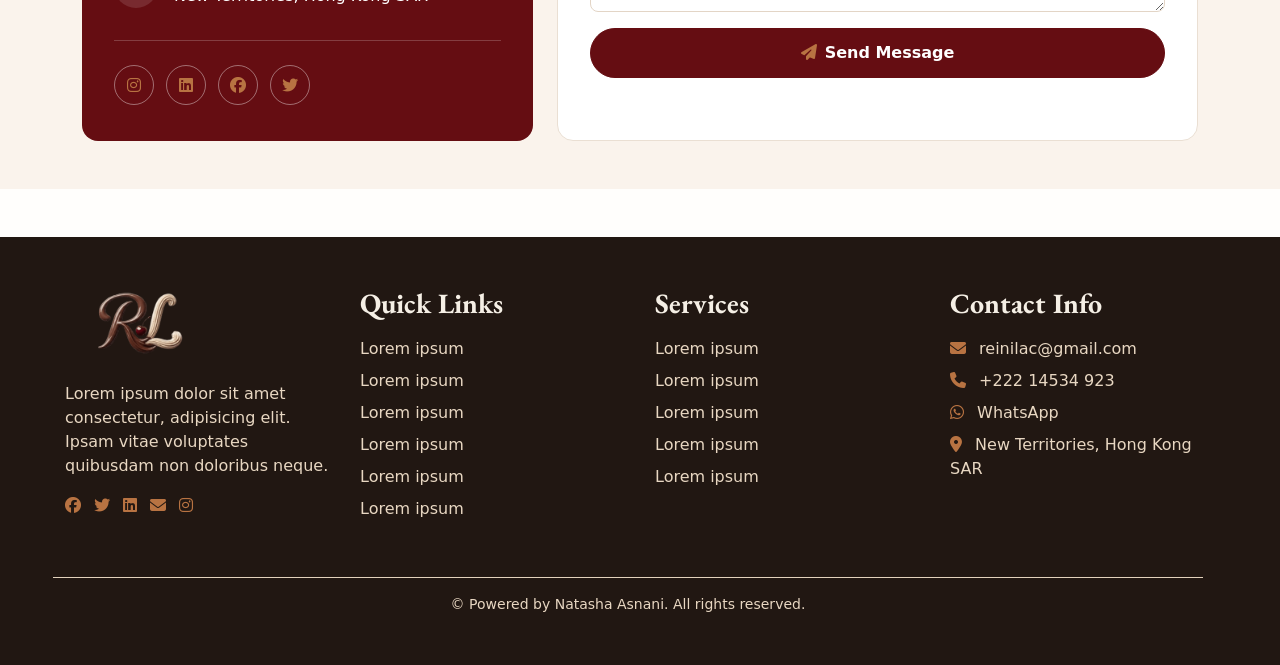
==== commit 00122dee: "Add files via upload" ====
--- a/index.html
+++ b/index.html
@@ -62,7 +62,7 @@
                         <span style="color: #650D12;">Masterpiece.</span>
                     </h1>
                     <p class="chef-intro">Reinhard Lackner, Since 1998 </p>
-                    <p class="text-black"> As an Executive Pastry Chef, I combine technical expertise, creative vision, and precision to lead pastry operations and develop exceptional dessert creations. My focus is on maintaining the highest standards of quality, refining techniques, and bringing consistency and creativity to every detail.</p>
+                    <p class="text-black"> As an Executive Pastry Chef, I combine my international work experience with creative vision and an eye for detail to achieve a high level of product quality and operational standards. I’m very passionate about building high-performing teams that deliver outstanding and memorable dining experiences.</p>
                 </div>
                 <div class="explore-btn">
                     <a href="about.html">
@@ -75,7 +75,31 @@
         </div>
     </div>
 
-    <div class="number-section py-5 pt-5">
+    <section class="brands-ticker mt-5">
+        <h2 class="ticker-label">Worked with</h2>
+        <div class="marquee">
+            <div class="marquee-group">
+                <img src="./images/Four-Seasons-Logo-2386154059.png" alt="Four Seasons Hotels and Resorts" class="marquee-logo">
+                <img src="./images/jumeirah-logo1.png" alt="Burj Al Arab Jumeirah" class="marquee-logo">
+                <img src="./images/logo-hkjc.png" alt="The Hong Kong Jockey Club" class="marquee-logo">
+                <img src="./images/logo-langham.png" alt="The Langham Hong Kong" class="marquee-logo">
+                <img src="./images/logo-grand-hyatt.png" alt="Grand Hyatt" class="marquee-logo">
+                <img src="./images/logo-intercontinental.png" alt="InterContinental Hotels and Resorts" class="marquee-logo">
+            </div>
+
+           <!-- Same logos on repeat -->
+            <div class="marquee-group" aria-hidden="true">
+                <img src="./images/Four-Seasons-Logo-2386154059.png" alt="" class="marquee-logo">
+                <img src="./images/jumeirah-logo1.png" alt="" class="marquee-logo">
+                <img src="./images/logo-hkjc.png" alt="" class="marquee-logo">
+                <img src="./images/logo-langham.png" alt="" class="marquee-logo">
+                <img src="./images/logo-grand-hyatt.png" alt="" class="marquee-logo">
+                <img src="./images/logo-intercontinental.png" alt="" class="marquee-logo">
+            </div>
+        </div>
+    </section>
+
+    <div class="number-section py-5 pt-5 mt-5">
         <div class="container">
             <div class="row">
                 <div class="col-6 col-md-3 mb-4 mb-md-0 text-center border-end">
@@ -238,6 +262,8 @@
                     <div class="cert-card h-100 text-center" style="cursor: pointer;"
                         data-bs-toggle="modal" data-bs-target="#certModal"
                         data-full="./images/GSL Pastry Trainer - Oct 9 2025 - 5-28 PM_page-0001.jpg">
+                        <!-- <span class="cert-hint">Click to view</span> -->
+                        <p class="cert-hint mb-0 mt-3">Click to view</p>
                         <img src="./images/Global Swiss Learning Logo.jpg" alt="Pastry Trainer Certificate" class="cert-thumb cert-logo">
                         <h5 class="cert-title mt-2">Pastry Trainer Certificate</h5>
                         <p class="cert-meta mb-0">Global Swiss Learning, 2025</p>
@@ -249,6 +275,7 @@
                     <div class="cert-card h-100 text-center" style="cursor: pointer;"
                         data-bs-toggle="modal" data-bs-target="#certModal"
                         data-full="./images/5 Year Anniversary Certificate_page-0001.jpg">
+                        <p class="cert-hint mb-0 mt-3">Click to view</p>
                         <img src="./images/Four-Seasons-Logo-2386154059.png" alt="5 Years Work Anniversary Certificate" class="cert-thumb cert-logo">
                         <h5 class="cert-title mt-2">5 Years Work Anniversary Certificate</h5>
                         <p class="cert-meta mb-0">Four Seasons Hotels and Resorts</p>
@@ -270,10 +297,11 @@
                     <div class="cert-card h-100 text-center" style="cursor: pointer;"
                         data-bs-toggle="modal" data-bs-target="#certModal"
                         data-full="./images/Burj Al Arab Appreciation Certificate_page-0001.jpg">
+                        <p class="cert-hint mb-0 mt-3">Click to view</p>
                         <img src="./images/jumeirah-logo1.png" alt="Nr.1 Hotel in the World, Appreciation Certificate" class="cert-thumb cert-logo">
                         <h5 class="cert-title mt-2">Nr.1 Hotel in the World, Appreciation Certificate</h5>
                         <p class="cert-meta mb-0">Burj Al Arab Hotel Dubai</p>
-                        <p class="cert-meta">>November, 2003</p>
+                        <p class="cert-meta">November, 2003</p>
                     </div>
                 </div>
 
@@ -321,7 +349,174 @@
                 </div>
             </div>
         </div>
-    </section> -->
+    </section>  -->
+
+
+    <section class="testi-section py-5">
+        <div class="container">
+            <div class="d-flex justify-content-between align-items-center">
+                <h1 class="m-0" style="color: #650D12; font-weight: bold;">Kind Words</h1>
+                <div class="dishes-btn">
+                    <a href="testimonials.html">
+                        <button>Read All
+                            <i class="fa-solid fa-arrow-right"></i>
+                        </button>
+                    </a>
+                </div>
+            </div>
+
+            <!-- Introduction -->
+            <div class="testi-intro mt-4 mb-5">
+                <p>Reflecting on more than two decades in the pastry profession across different countries, I am deeply grateful to the colleagues and mentors who have helped shape both my career and passion for this craft.</p>
+                <p>I look back with pride on every workplace and the valuable lessons each experience provided, whether in technical expertise, team development, leadership, inspiration, or lasting friendships.</p>
+                <blockquote class="testi-intro-quote">
+                    As Hannes Lubinger aptly said, “Learn from the best” or “Unite the Masters.” This philosophy has guided me throughout my journey and continues to do so today.
+                </blockquote>
+                <p>My journey is far from over. As I move forward, I am committed to passing these values, skills, and experiences on to the next generation of pastry chefs and bakers.</p>
+            </div>
+
+            <div class="row row-cols-1 row-cols-md-3 g-4">
+                <div class="col">
+                    <div class="testi-card h-100">
+                        <i class="fa-solid fa-quote-left testi-quote"></i>
+                        <p class="testi-text">A rare mix of technical excellence and genuine care for the team. I learned a great deal working with him.</p>
+                        <div class="testi-person">
+                            <div class= "testi-avatar testi-initials">HL</div>
+                            <div>
+                                <h6 class="mb-0">Hannes Lubinger</h6>
+                                <small>Konditorei Lubinger, Freistadt, Austria</small>
+                            </div>
+                        </div>
+                    </div>
+                </div>
+
+                <div class="col">
+                    <div class="testi-card h-100">
+                        <i class="fa-solid fa-quote-left testi-quote"></i>
+                        <p class="testi-text">A rare mix of technical excellence and genuine care for the team. I learned a great deal working with him.</p>
+                        <div class="testi-person">
+                            <div class="testi-avatar testi-initials">PD</div>
+                            <div>
+                                <h6 class="mb-0">Patrick Diethelm</h6>
+                                <small>Global Swiss Learning, Switzerland</small>
+                            </div>
+                        </div>
+                    </div>
+                </div>
+
+                <div class="col">
+                    <div class="testi-card h-100">
+                        <i class="fa-solid fa-quote-left testi-quote"></i>
+                        <p class="testi-text">A rare mix of technical excellence and genuine care for the team. I learned a great deal working with him.</p>
+                        <div class="testi-person">
+                            <div class="testi-avatar testi-initials">CS</div>
+                            <div>
+                                <h6 class="mb-0">Christoph Suter</h6>
+                                <small>The Hong Kong Jockey Club, Hong Kong</small>
+                            </div>
+                        </div>
+                    </div>
+                </div>
+            </div>
+        </div>
+    </section>
+
+
+    <section class="contact-section py-5 mt-5" id="contact">
+        <div class="container">
+            <h1 class="m-0" style="color: #650D12; font-weight: bold;">Get in Touch</h1>
+            <p class="fw-semibold mt-2 mb-4">For collaborations, consulting, events or opportunities.</p>
+
+            <div class="row g-4">
+                <!-- Details -->
+                <div class="col-lg-5">
+                    <div class="contact-details h-100">
+                        <h3>Contact Details</h3>
+                        <p class="contact-intro">Send a message and I will get back to you within 24 hours.</p>
+
+                        <ul class="list-unstyled contact-list">
+                            <li>
+                                <i class="fas fa-envelope"></i>
+                                <div>
+                                    <small>Email</small>
+                                    <a href="mailto:reinilac@gmail.com">reinilac@gmail.com</a>
+                                </div>
+                            </li>
+                            <li>
+                                <i class="fas fa-phone"></i>
+                                <div>
+                                    <small>Phone</small>
+                                    <a href="tel:+22214534923">+222 14534 923</a>
+                                </div>
+                            </li>
+                            <li>
+                                <i class="fab fa-whatsapp"></i>
+                                <div>
+                                    <small>WhatsApp</small>
+                                    <a href="https://wa.me/22214534923" target="_blank" rel="noopener">Chat on WhatsApp</a>
+                                </div>
+                            </li>
+                            <li>
+                                <i class="fas fa-map-marker-alt"></i>
+                                <div>
+                                    <small>Location</small>
+                                    <span>New Territories, Hong Kong SAR</span>
+                                </div>
+                            </li>
+                        </ul>
+
+                        <div class="contact-social">
+                            <a href="#"><i class="fab fa-instagram"></i></a>
+                            <a href="#"><i class="fab fa-linkedin"></i></a>
+                            <a href="#"><i class="fab fa-facebook"></i></a>
+                            <a href="#"><i class="fab fab fa-twitter"></i></a>
+                        </div>
+                    </div>
+                </div>
+
+                <!-- Form -->
+                <div class="col-lg-7">
+                    <div class="contact-form-card h-100">
+                        <form id="contactForm" action="https://formspree.io/f/xnjrlddp" method="POST">
+                            <div class="row g-3">
+                                <div class="col-12 col-sm-6">
+                                    <label for="name" class="form-label fw-semibold">Full Name</label>
+                                    <input type="text" id="name" name="name" class="form-control" placeholder="Your name" required>
+                                </div>
+                                <div class="col-12 col-sm-6">
+                                    <label for="email" class="form-label fw-semibold">Email Address</label>
+                                    <input type="email" id="email" name="email" class="form-control" placeholder="Your email" required>
+                                </div>
+                                <div class="col-12">
+                                    <label for="subject" class="form-label fw-semibold">Subject</label>
+                                    <select class="form-select" id="subject" name="subject" required>
+                                        <option value="" disabled selected>Select a subject</option>
+                                        <option>Job Opportunity</option>
+                                        <option>Consulting</option>
+                                        <option>Events &amp; Catering</option>
+                                        <option>Collaboration</option>
+                                        <option>Other</option>
+                                    </select>
+                                </div>
+                                <div class="col-12">
+                                    <label for="message" class="form-label fw-semibold">Message</label>
+                                    <textarea class="form-control" id="message" name="message" rows="5" placeholder="Tell me a little about your inquiry" required></textarea>
+                                </div>
+                                <div class="col-12">
+                                    <button type="submit" class="contact-submit w-100">
+                                        <i class="fas fa-paper-plane me-2"></i>Send Message
+                                    </button>
+                                </div>
+                                <div class="col-12">
+                                    <div id="formStatus"></div>
+                                </div>
+                            </div>
+                        </form>
+                    </div>
+                </div>
+            </div>
+        </div>
+    </section>
 
     <footer class="mt-5">
         <div class="container-fluid">
@@ -367,19 +562,19 @@
                     <ul class="list-unstyled">
                         <li class="mb-2">
                             <i class="fas fa-envelope me-2" style="color: #B87342;"></i>
-                            <a href="#" class="text-decoration-none">reinilac@gmail.com</a>
+                            <a href="mailto:reinilac@gmail.com" class="text-decoration-none">reinilac@gmail.com</a>
                         </li>
                         <li class="mb-2">
                             <i class="fas fa-phone me-2" style="color: #B87342;"></i>
-                            <a href="#" class="text-decoration-none">+222 14534 923</a>
+                            <a href="tel:+22214534923" class="text-decoration-none">+222 14534 923</a>
                         </li>
                         <li class="mb-2">
                             <i class="fab fa-whatsapp me-2" style="color: #B87342;"></i>
-                            <a href="#" class="text-decoration-none">WhatsApp</a>
+                            <a href="https://wa.me/22214534923" class="text-decoration-none">WhatsApp</a>
                         </li>
                         <li class="mb-2">
                             <i class="fas fa-map-marker-alt me-2" style="color: #B87342;"></i>
-                            <span>Karachi, Pakistan</span>
+                            <span>New Territories, Hong Kong SAR</span>
                         </li>
                     </ul>
                 </div>
@@ -399,20 +594,18 @@
 
 
     <!-- Modal (page me sirf ek baar) -->
-            <div class="modal fade" id="certModal" tabindex="-1" aria-hidden="true">
-                <div class="modal-dialog modal-lg modal-dialog-centered">
-                    <div class="modal-content">
-                        <div class="modal-header border-0">
-                            <button type="button" class="btn-close" data-bs-dismiss="modal" aria-label="Close"></button>
-                        </div>
-                        <div class="modal-body pt-0">
-                            <img id="certModalImg" src="" alt="Certificate" class="img-fluid w-100">
-                        </div>
-                    </div>
-                </div>
-            </div>
-
-
+    <div class="modal fade" id="certModal" tabindex="-1" aria-hidden="true">
+        <div class="modal-dialog modal-lg modal-dialog-centered">
+            <div class="modal-content">
+                <div class="modal-header border-0">
+                    <button type="button" class="btn-close" data-bs-dismiss="modal" aria-label="Close"></button>
+                </div>
+                <div class="modal-body pt-0">
+                    <img id="certModalImg" src="" alt="Certificate" class="img-fluid w-100">
+                </div>
+            </div>
+        </div>
+    </div>
 
 
     <script src="https://unpkg.com/lucide@latest"></script>
@@ -452,5 +645,30 @@
     // Page load pe pehli category dikhao
     filterGallery('cakes-tarts');
 </script>
+
+<script>
+    const form = document.getElementById('contactForm');
+    const statusBox = document.getElementById('formStatus');
+
+    form.addEventListener('submit', async (e) => {
+        e.preventDefault();
+        statusBox.innerHTML = '';
+        try {
+            const res = await fetch(form.action, {
+                method: 'POST',
+                body: new FormData(form),
+                headers: { 'Accept': 'application/json' }
+            });
+            if (res.ok) {
+                statusBox.innerHTML = '<div class="alert alert-success mb-0">Thank you, your message has been sent.</div>';
+                form.reset();
+            } else {
+                statusBox.innerHTML = '<div class="alert alert-danger mb-0">Something went wrong. Please try again.</div>';
+            }
+        } catch (err) {
+            statusBox.innerHTML = '<div class="alert alert-danger mb-0">Network error. Please try again.</div>';
+        }
+    });
+</script>
 </body>
 </html>
--- a/style.css
+++ b/style.css
@@ -97,6 +97,84 @@
   font-size: 60px !important;
 }
 
+.brands-ticker {
+    display: flex;
+    align-items: stretch;
+    background: #fff;
+    border-top: 1px solid #f0e6da;
+    border-bottom: 1px solid #f0e6da;
+    overflow: hidden;
+}
+
+.ticker-label {
+    flex-shrink: 0;
+    display: flex;
+    align-items: center;
+    background: #650D12;
+    color: #fff;
+    font-weight: 600;
+    padding: 0 28px;
+    position: relative;
+    z-index: 2;
+}
+
+.marquee {
+    display: flex;
+    flex: 1;
+    overflow: hidden;
+    padding: 22px 0;
+    -webkit-mask-image: linear-gradient(to right, #000 85%, transparent);
+    mask-image: linear-gradient(to right, #000 85%, transparent);
+}
+
+.marquee-group {
+    display: flex;
+    flex-shrink: 0;
+    min-width: 100%;
+    align-items: center;
+    justify-content: space-around;
+    gap: 72px;
+    padding: 0 36px;
+    animation: marquee-scroll 30s linear infinite;
+}
+
+.marquee:hover .marquee-group {
+    animation-play-state: paused;
+}
+
+.marquee-logo {
+    height: 100px !important;
+    width: auto;
+    max-width: 150px;
+    object-fit: contain;
+    filter: grayscale(100%);
+    opacity: 0.7;
+    transition: all 0.3s ease;
+}
+
+.marquee-logo:hover {
+    filter: none;
+    opacity: 1;
+}
+
+@keyframes marquee-scroll {
+    from { transform: translateX(0); }
+    to   { transform: translateX(-100%); }
+}
+
+@media (max-width: 575px) {
+    .ticker-label { padding: 0 14px; font-size: 0.85rem; }
+    .marquee-logo { height: 36px; }
+    .marquee-group { gap: 48px; }
+}
+
+/* Jinke device me animation off hai, unke liye static row */
+@media (prefers-reduced-motion: reduce) {
+    .marquee-group { animation: none; }
+    .marquee-group[aria-hidden="true"] { display: none; }
+    .marquee { overflow-x: auto; }
+}
+
 
 .chef-intro {
     display: flex;
@@ -191,6 +269,188 @@
 }
 
 
+/* Experience page (move to style.css if you prefer) */
+.exp-tags { 
+    display: flex; 
+    flex-wrap: wrap; 
+    gap: 10px; 
+}
+
+.exp-tag { 
+    border: 1px solid #650D12; 
+    color: #650D12; 
+    border-radius: 50px; 
+    padding: 6px 16px; 
+    font-size: 0.9rem; 
+    font-weight: 600; 
+}
+
+.exp-section-title { 
+    color: #650D12; 
+    font-weight: bold; 
+}
+
+.exp-timeline { 
+    position: relative; 
+    margin-left: 8px; 
+    padding-left: 32px; 
+    border-left: 2px solid #e3d5c6; 
+}
+
+.exp-item { 
+    position: relative; 
+    margin-bottom: 28px; 
+}
+
+.exp-dot { 
+    position: absolute; 
+    left: -40px; 
+    top: 30px; 
+    width: 14px; 
+    height: 14px; 
+    border-radius: 50%; 
+    background: #650D12; 
+    border: 3px solid #FFFDF9; 
+    box-shadow: 0 0 0 1px #650D12; 
+}
+
+.exp-card { 
+    background: #fff; 
+    border: 1px solid #eadfd3; 
+    border-radius: 12px; 
+    padding: 28px; 
+    transition: box-shadow 0.3s ease; 
+}
+
+.exp-card:hover { 
+    box-shadow: 0 8px 20px rgba(101, 13, 18, 0.10); 
+}
+
+.exp-head { 
+    display: flex; 
+    justify-content: space-between; 
+    align-items: flex-start; 
+    gap: 20px; 
+    flex-wrap: wrap; 
+}
+
+.exp-period { 
+    display: inline-block; 
+    background: #FAF3EC; 
+    color: #7A4A32; 
+    font-weight: 600; 
+    font-size: 0.85rem; 
+    padding: 4px 12px; 
+    border-radius: 50px; 
+    margin-bottom: 10px; 
+}
+
+.exp-badge { 
+    display: inline-block; 
+    background: #650D12; 
+    color: #fff; 
+    font-weight: 600; 
+    font-size: 0.8rem; 
+    padding: 4px 12px; 
+    border-radius: 50px; 
+    margin: 0 0 10px 6px; 
+}
+
+.exp-company { 
+    color: #650D12; 
+    font-weight: bold; 
+    margin: 0; 
+}
+
+.exp-role { 
+    color: #333; 
+    font-weight: 600; 
+    margin: 4px 0 2px; 
+}
+
+.exp-place { 
+    color: #777; 
+    font-size: 0.9rem; 
+    margin: 0; 
+}
+
+.exp-logo { 
+    height: 65px; 
+    width: auto; 
+    max-width: 150px; 
+    object-fit: contain; 
+    filter: grayscale(100%); 
+    opacity: 0.8; 
+    transition: all 0.3s ease; 
+}
+
+.exp-card:hover .exp-logo { 
+    filter: none; 
+    opacity: 1; 
+}
+
+.exp-desc { 
+    color: #333; 
+    line-height: 1.7;
+    margin: 18px 0 0; 
+}
+
+.exp-list { 
+    margin: 14px 0 0; 
+    padding-left: 20px; 
+    color: #333; 
+    line-height: 1.7; 
+}
+
+.exp-list li::marker { 
+    color: #B87342; 
+}
+
+.exp-earlier { 
+    background-color: #FAF3EC; 
+}
+.exp-mini { 
+    background: #fff; 
+    border: 1px solid #eadfd3; 
+    border-radius: 12px; 
+    padding: 20px 22px; 
+}
+
+.exp-mini h5 { 
+    color: #650D12; 
+    font-weight: bold; 
+    margin: 0 0 4px; 
+}
+
+.exp-mini p { 
+    margin: 0; 
+}
+
+.exp-sub { 
+    color: #650D12; 
+    font-weight: bold; 
+    margin: 0 0 20px; 
+}
+
+.exp-link { 
+    color: #650D12; 
+    font-weight: 600; 
+    font-size: 0.9rem; 
+    text-decoration: none; 
+}
+
+.exp-link:hover { 
+    text-decoration: underline; 
+}
+
+@media (max-width: 575px) {
+    .exp-timeline { padding-left: 20px; }
+    .exp-dot { left: -28px; }
+    .exp-card { padding: 22px 18px; }
+}
+
+
+
 .filter-btn {
     background: transparent;
     border: 1px solid #650D12;
@@ -212,6 +472,7 @@
 }
 
 .cert-card {
+    position: relative;
     background: #fff;
     border: 1px solid #eadfd3;
     border-radius: 12px;
@@ -224,6 +485,21 @@
     box-shadow: 0 8px 20px rgba(101, 13, 18, 0.12);
 }
 
+.cert-hint {
+    position: absolute;
+    top: 2px;
+    right: 14px;
+    font-size: 0.9rem;
+    color: #650D12;
+    /* opacity: 0.7; */
+    transition: opacity 0.3s ease;
+    font-weight: bold;
+}
+
+.cert-card:hover .cert-hint {
+    opacity: 1;
+}
+
 .cert-card a{
     color: #650D12;
 
@@ -234,16 +510,37 @@
     width: auto;
     max-width: 100%;
     object-fit: contain;
-    margin-bottom: 16px;
+    margin-top: 25px;
+    margin-bottom: 0px !important;
     filter: grayscale(100%);
     opacity: 0.8;
     transition: all 0.3s ease;
 }
 
+
 .cert-card:hover .cert-logo {
     filter: none;
     opacity: 1;
 }
+
+.cert-logo1 {
+    height: 90px;
+    width: auto;
+    max-width: 100%;
+    object-fit: contain;
+    margin-top: 25px;
+    margin-bottom: 0px !important;
+    filter: grayscale(100%);
+    opacity: 0.8;
+    transition: all 0.3s ease;
+}
+
+.cert-card:hover .cert-logo1 {
+    filter: none;
+    opacity: 1;
+}
+
+
 
 .cert-icon {
     font-size: 48px;
@@ -294,6 +591,250 @@
     border-right: 2px solid #E8D8C4 !important;
 }
 
+
+.testi-intro {
+    max-width: 820px;
+    line-height: 1.8;
+    color: #333;
+}
+
+.testi-intro-quote {
+    border-left: 3px solid #B87342;
+    padding: 4px 0 4px 20px;
+    margin: 24px 0;
+    font-size: 1.15rem;
+    color: #650D12;
+    font-style: italic;
+}
+
+.testi-card {
+    position: relative;
+    display: flex;
+    flex-direction: column;
+    background: #fff;
+    border: 1px solid #eadfd3;
+    border-top: 4px solid #650D12;
+    border-radius: 12px;
+    padding: 32px 28px 28px;
+    box-shadow: 0 4px 16px rgba(101, 13, 18, 0.06);
+    transition: transform 0.3s ease, box-shadow 0.3s ease;
+}
+
+.testi-card:hover {
+    transform: translateY(-4px);
+    box-shadow: 0 12px 28px rgba(101, 13, 18, 0.14);
+}
+
+/* Quote icon in a circle */
+.testi-quote {
+    width: 44px;
+    height: 44px;
+    display: flex !important;
+    align-items: center !important;
+    justify-content: center !important;
+    text-align: center !important;
+    border-radius: 50%;
+    background: #FAF3EC;
+    color: #B87342;
+    font-size: 1.1rem;
+    margin-bottom: 18px;
+}
+
+.testi-initials{
+    border: 1px solid #4A2B20;
+    background-color: #4A2B20;
+    color: white;
+    font-weight: 600;
+    display: flex;
+    align-items: center;
+    justify-content: center;
+    border-radius: 50%;
+    padding: 3px 6px 6px 6px;
+}
+
+.testi-person {
+    display: flex;
+    align-items: center;
+    gap: 14px;
+    margin-top: auto;
+    padding-top: 22px;
+}
+
+.testi-info small {
+    display: block;
+    text-align: left;
+    line-height: 1.3;
+}
+
+.testi-featured {
+    background: #FAF3EC;
+    border-radius: 16px;
+    padding: 48px 24px;
+}
+
+.testi-featured-text {
+    font-size: 1.9rem !important;
+    color: #650D12;
+    max-width: 800px;
+    margin: 0 auto 20px;
+    line-height: 1.4;
+}
+
+.testi-featured-person small {
+    display: block;
+    color: #777;
+}
+
+.testi-cta {
+    background: #650D12;
+    color: #F5EFE5;
+    border-radius: 16px;
+    padding: 48px 24px;
+}
+
+.testi-cta h3 {
+    color: #F5EFE5;
+    font-weight: bold;
+}
+
+.testi-cta p {
+    color: #E8D7C2;
+    margin-bottom: 24px;
+}
+
+.testi-cta-btn {
+    display: inline-block;
+    padding: 12px 32px;
+    border: 1px solid #F5EFE5;
+    border-radius: 50px;
+    color: #F5EFE5;
+    text-decoration: none;
+    font-weight: 600;
+    transition: all 0.3s ease;
+}
+
+.testi-cta-btn:hover {
+    background: #F5EFE5;
+    color: #650D12;
+}
+
+.contact-section {
+    background-color: #FAF3EC;
+}
+
+.contact-details {
+    background: #650D12;
+    color: #F5EFE5;
+    border-radius: 16px;
+    padding: 36px 32px;
+}
+
+.contact-details h3 {
+    color: #F5EFE5;
+    font-weight: bold;
+}
+
+.contact-intro {
+    color: #E8D7C2;
+    margin-bottom: 28px;
+}
+
+.contact-list li {
+    display: flex;
+    align-items: center;
+    gap: 16px;
+    margin-bottom: 22px;
+}
+
+.contact-list i {
+    width: 44px;
+    height: 44px;
+    flex-shrink: 0;
+    display: flex;
+    align-items: center;
+    justify-content: center;
+    border-radius: 50%;
+    background: rgba(255, 255, 255, 0.12);
+    color: #E8B98A;
+    font-size: 1.1rem;
+}
+
+.contact-list small {
+    display: block;
+    color: #E8D7C2;
+    font-size: 0.8rem;
+}
+
+.contact-list a,
+.contact-list span {
+    color: #fff;
+    text-decoration: none;
+}
+
+.contact-list a:hover {
+    text-decoration: underline;
+}
+
+.contact-social {
+    display: flex;
+    gap: 12px;
+    margin-top: 32px;
+    padding-top: 24px;
+    border-top: 1px solid rgba(255, 255, 255, 0.2);
+}
+
+.contact-social a {
+    width: 40px;
+    height: 40px;
+    display: flex;
+    align-items: center;
+    justify-content: center;
+    border-radius: 50%;
+    border: 1px solid rgba(255, 255, 255, 0.4);
+    color: #fff;
+    text-decoration: none;
+    transition: all 0.3s ease;
+}
+
+.contact-social a:hover {
+    background: #fff;
+    color: #650D12;
+}
+
+.contact-form-card {
+    background: #fff;
+    border: 1px solid #eadfd3;
+    border-radius: 16px;
+    padding: 36px 32px;
+}
+
+.contact-form-card .form-control,
+.contact-form-card .form-select {
+    border: 1px solid #e3d5c6;
+    border-radius: 8px;
+    padding: 10px 14px;
+}
+
+.contact-form-card .form-control:focus,
+.contact-form-card .form-select:focus {
+    border-color: #650D12;
+    box-shadow: 0 0 0 0.2rem rgba(101, 13, 18, 0.15);
+}
+
+.contact-submit {
+    background: #650D12;
+    color: #fff;
+    border: 1px solid #650D12;
+    border-radius: 50px;
+    padding: 12px 24px;
+    font-weight: 600;
+    transition: all 0.3s ease;
+}
+
+.contact-submit:hover {
+    background: transparent;
+    color: #650D12;
+}
 
 .footer-row{
     padding: 50px;
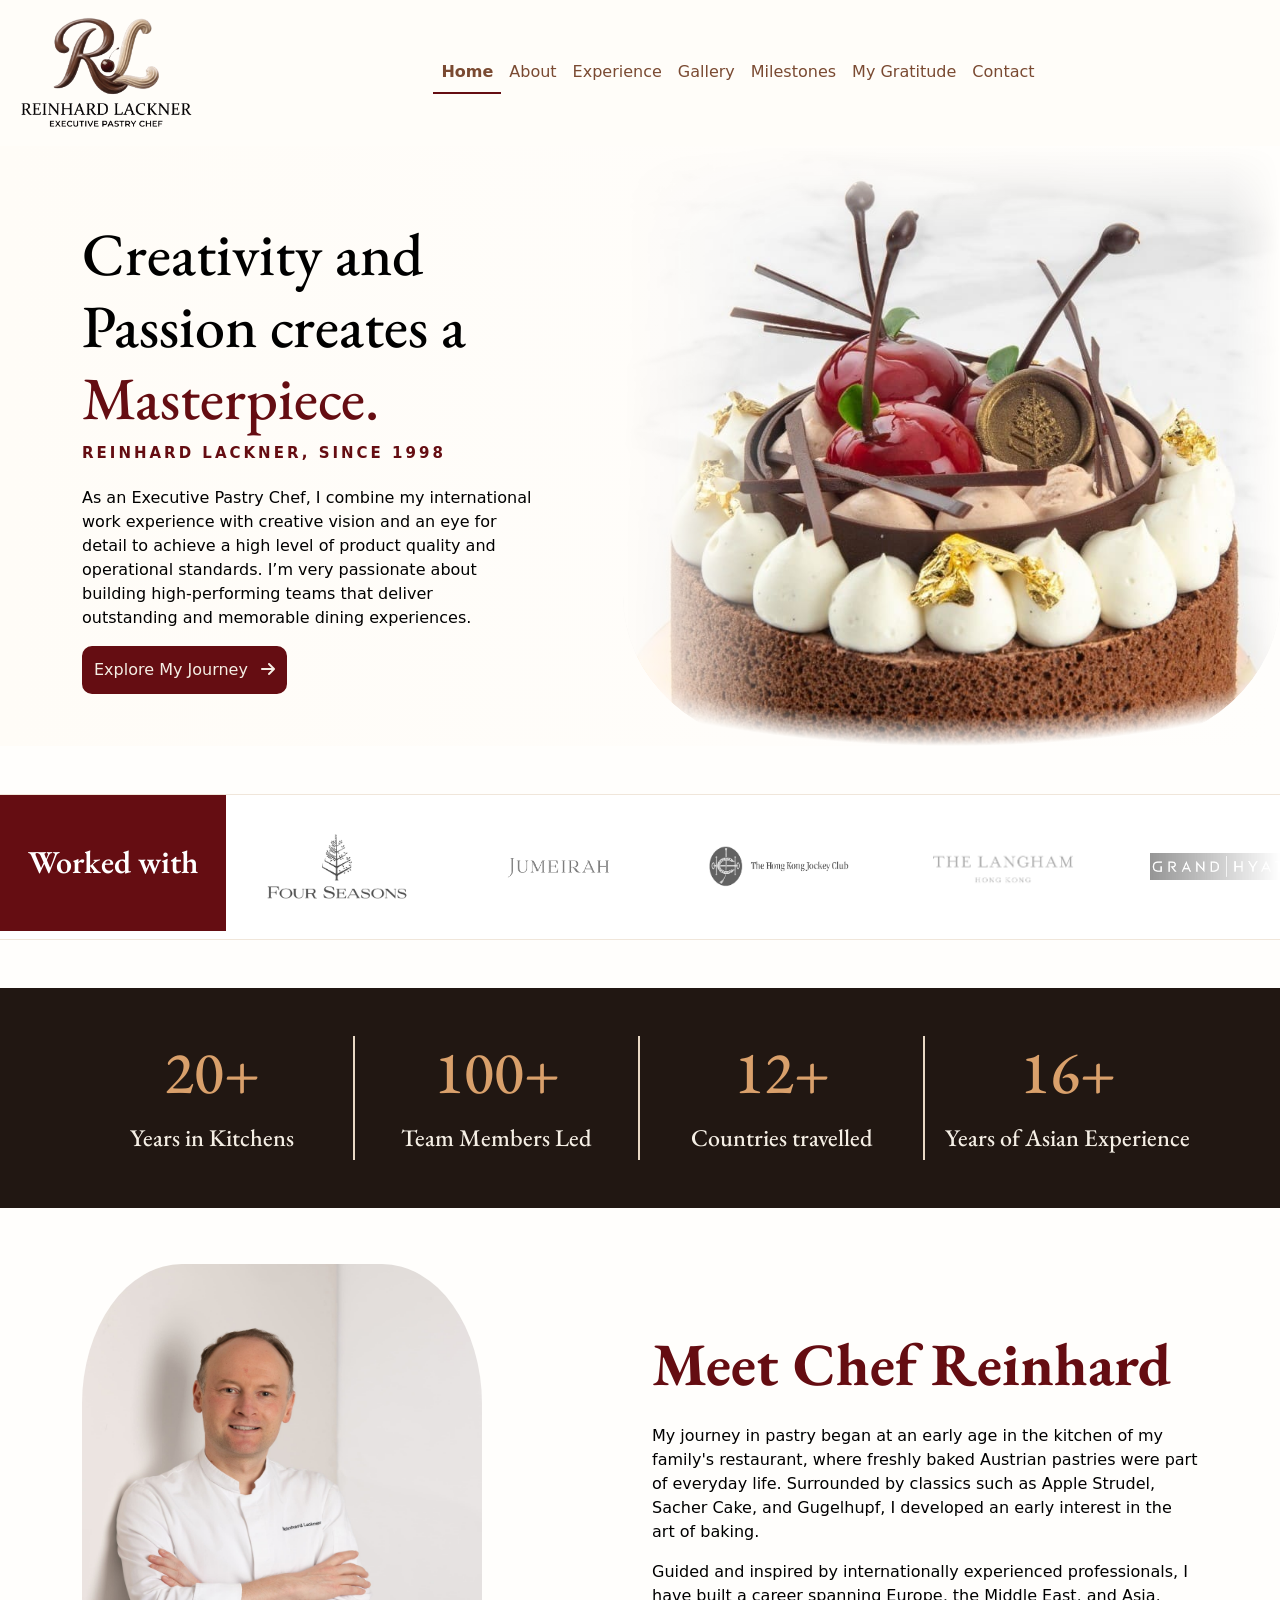
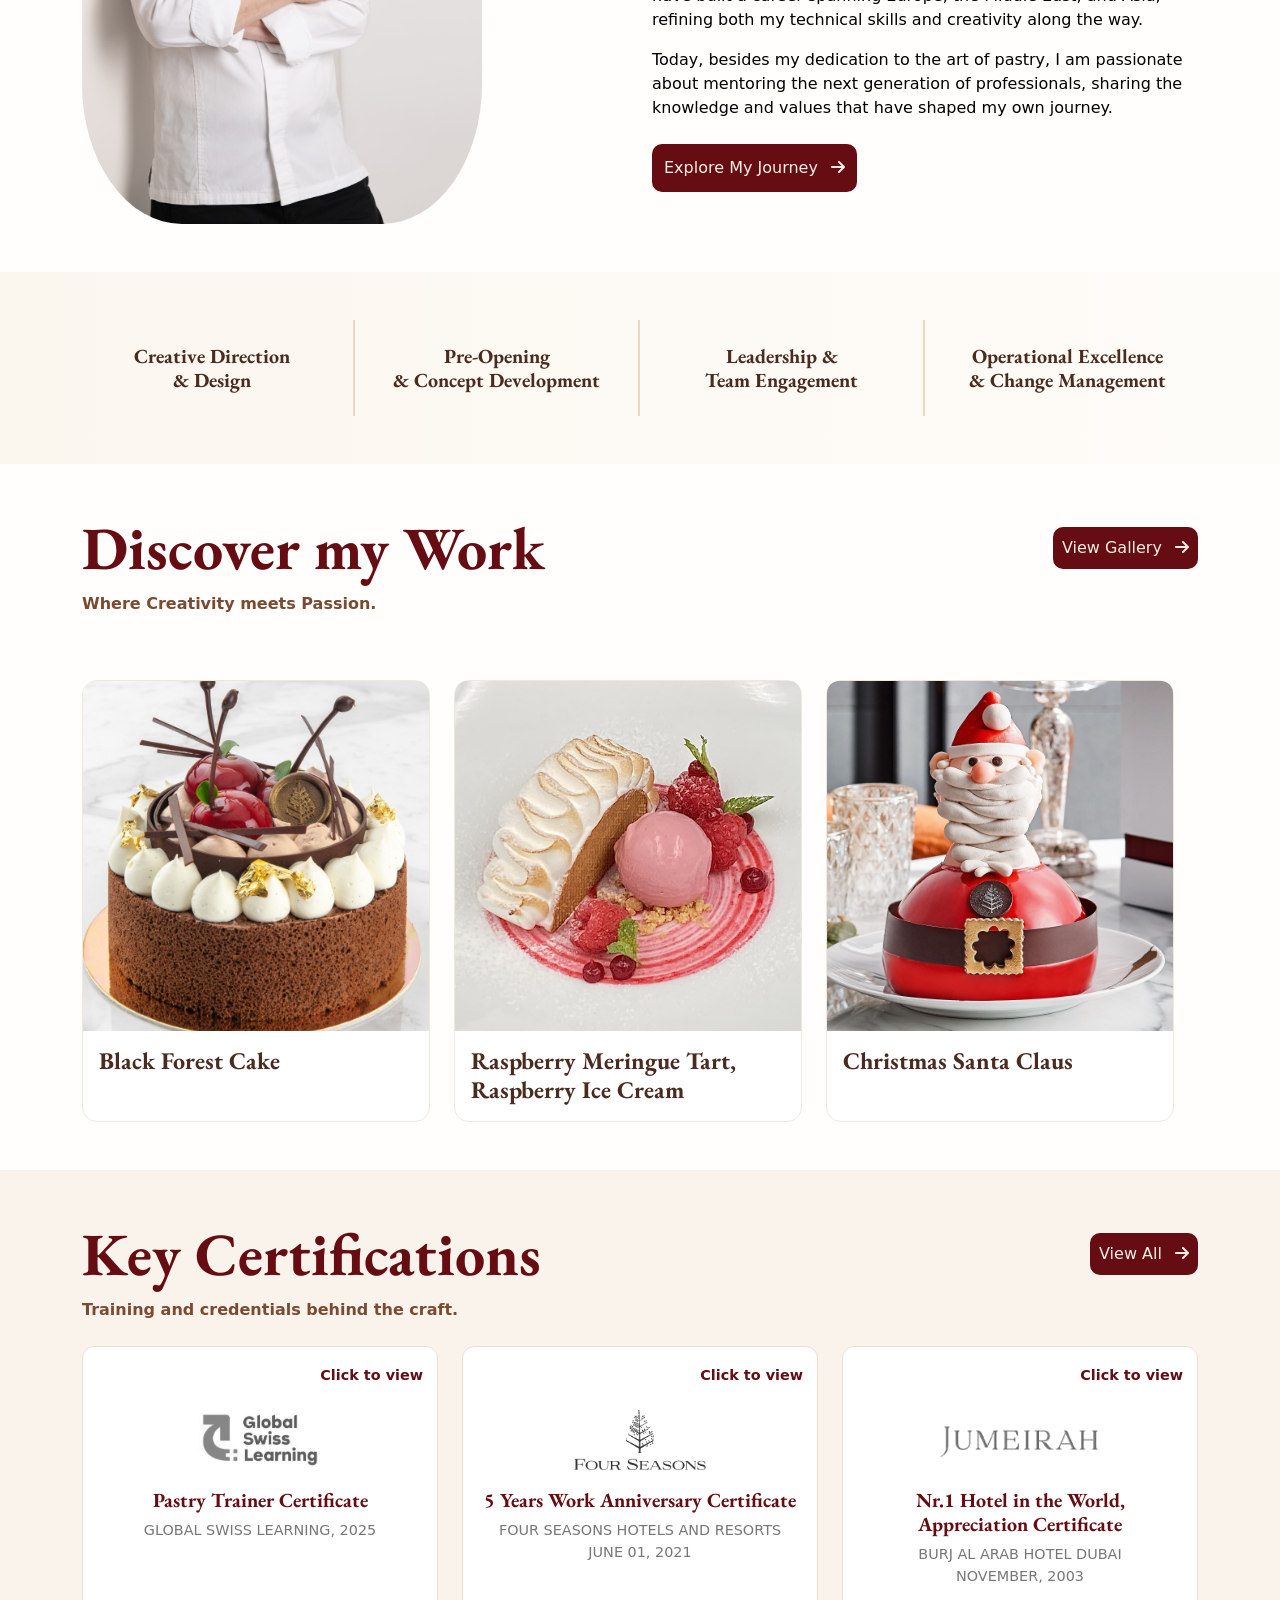
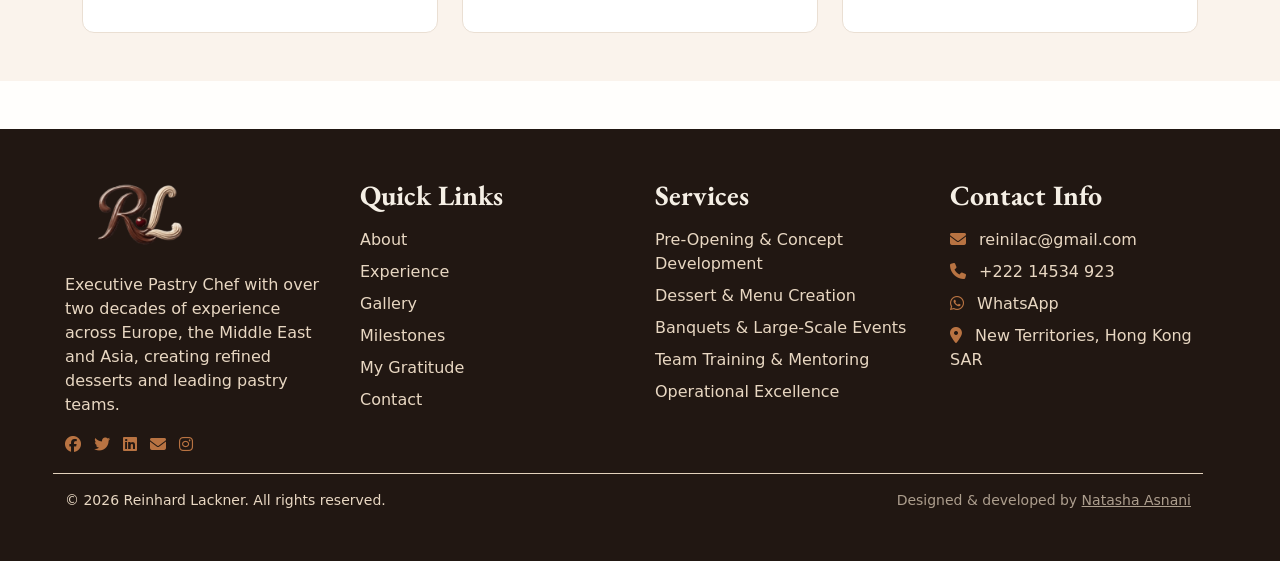
==== commit 81edf92a: "Add files via upload" ====
--- a/index.html
+++ b/index.html
@@ -3,7 +3,7 @@
 <head>
     <meta charset="UTF-8">
     <meta name="viewport" content="width=device-width, initial-scale=1.0">
-    <title>Sample 1</title>
+    <title>Reinhard Lackner</title>
     <link href="https://cdn.jsdelivr.net/npm/bootstrap@5.1.3/dist/css/bootstrap.min.css" rel="stylesheet" integrity="sha384-1BmE4kWBq78iYhFldvKuhfTAU6auU8tT94WrHftjDbrCEXSU1oBoqyl2QvZ6jIW3" crossorigin="anonymous">
     <link rel="stylesheet" href="style.css">
     <script src="https://cdn.jsdelivr.net/npm/bootstrap@5.1.3/dist/js/bootstrap.bundle.min.js" integrity="sha384-ka7Sk0Gln4gmtz2MlQnikT1wXgYsOg+OMhuP+IlRH9sENBO0LRn5q+8nbTov4+1p" crossorigin="anonymous" defer></script>
@@ -352,7 +352,7 @@
     </section>  -->
 
 
-    <section class="testi-section py-5">
+    <!-- <section class="testi-section py-5">
         <div class="container">
             <div class="d-flex justify-content-between align-items-center">
                 <h1 class="m-0" style="color: #650D12; font-weight: bold;">Kind Words</h1>
@@ -365,7 +365,7 @@
                 </div>
             </div>
 
-            <!-- Introduction -->
+            <!-- Introduction 
             <div class="testi-intro mt-4 mb-5">
                 <p>Reflecting on more than two decades in the pastry profession across different countries, I am deeply grateful to the colleagues and mentors who have helped shape both my career and passion for this craft.</p>
                 <p>I look back with pride on every workplace and the valuable lessons each experience provided, whether in technical expertise, team development, leadership, inspiration, or lasting friendships.</p>
@@ -419,16 +419,16 @@
                 </div>
             </div>
         </div>
-    </section>
-
-
-    <section class="contact-section py-5 mt-5" id="contact">
+    </section> -->
+
+
+    <!-- <section class="contact-section py-5 mt-5" id="contact">
         <div class="container">
             <h1 class="m-0" style="color: #650D12; font-weight: bold;">Get in Touch</h1>
             <p class="fw-semibold mt-2 mb-4">For collaborations, consulting, events or opportunities.</p>
 
             <div class="row g-4">
-                <!-- Details -->
+                <!-- Details 
                 <div class="col-lg-5">
                     <div class="contact-details h-100">
                         <h3>Contact Details</h3>
@@ -474,7 +474,7 @@
                     </div>
                 </div>
 
-                <!-- Form -->
+                <!-- Form 
                 <div class="col-lg-7">
                     <div class="contact-form-card h-100">
                         <form id="contactForm" action="https://formspree.io/f/xnjrlddp" method="POST">
@@ -516,7 +516,7 @@
                 </div>
             </div>
         </div>
-    </section>
+    </section> -->
 
     <footer class="mt-5">
         <div class="container-fluid">
@@ -524,36 +524,36 @@
                 <div class="col-md-3 col-sm-6">
                     <img src="./images/footer-logo.png" alt="" width="150px" class="logo-light">
                     <!-- <h3 class="mb-3">About Me</h3> -->
-                    <p class="mt-4" style="color: #E8D7C2 !important;">Lorem ipsum dolor sit amet consectetur, adipisicing elit. Ipsam vitae voluptates quibusdam non doloribus neque.</p>
+                    <p class="mt-4" style="color: #E8D7C2 !important;">Executive Pastry Chef with over two decades of experience across Europe, the Middle East and Asia, creating refined desserts and leading pastry teams.</p>
                     <div class="mt-3">
-                        <a href="#" class="me-2 text-decoration-none"><i class="fab fa-facebook"></i></a>
-                        <a href="#" class="me-2 text-decoration-none"><i class="fab fa-twitter"></i></a>
-                        <a href="#" class="me-2 text-decoration-none"><i class="fab fa-linkedin"></i></a>
-                        <a href="#" class="me-2 text-decoration-none"><i class="fas fa-envelope"></i></a>
-                        <a href="#" class="text-decoration-none"><i class="fab fa-instagram"></i></a>
+                        <a href="#" class="me-2 text-decoration-none" target="_blank" rel="noopener"><i class="fab fa-facebook"></i></a>
+                        <a href="#" class="me-2 text-decoration-none" target="_blank" rel="noopener"><i class="fab fa-twitter"></i></a>
+                        <a href="#" class="me-2 text-decoration-none" target="_blank" rel="noopener"><i class="fab fa-linkedin"></i></a>
+                        <a href="#" class="me-2 text-decoration-none" aria-label="Email"><i class="fas fa-envelope"></i></a>
+                        <a href="#" class="text-decoration-none" target="_blank" rel="noopener"><i class="fab fa-instagram"></i></a>
                     </div>
                 </div>
                 <!-- Column 2: Quick Links -->
                 <div class="col-md-3 col-sm-6 mb-4 footer-links">
                     <h3 class="mb-3 fw-bold" style="color: #F5EFE5 !important;">Quick Links</h3>
                     <ul class="list-unstyled ps-0">
-                        <li class="mb-2"><a href="#" class="text-decoration-none">Lorem ipsum</a></li>
-                        <li class="mb-2"><a href="#" class="text-decoration-none">Lorem ipsum</a></li>
-                        <li class="mb-2"><a href="#" class="text-decoration-none">Lorem ipsum</a></li>
-                        <li class="mb-2"><a href="#" class="text-decoration-none">Lorem ipsum</a></li>
-                        <li class="mb-2"><a href="#" class="text-decoration-none">Lorem ipsum</a></li>
-                        <li class="mb-2"><a href="#" class="text-decoration-none">Lorem ipsum</a></li>
+                        <li class="mb-2"><a href="about.html" class="text-decoration-none">About</a></li>
+                        <li class="mb-2"><a href="experience.html" class="text-decoration-none">Experience</a></li>
+                        <li class="mb-2"><a href="gallery.html" class="text-decoration-none">Gallery</a></li>
+                        <li class="mb-2"><a href="milestones.html" class="text-decoration-none">Milestones</a></li>
+                        <li class="mb-2"><a href="testimonials.html" class="text-decoration-none">My Gratitude</a></li>
+                        <li class="mb-2"><a href="contact.html" class="text-decoration-none">Contact</a></li>
                     </ul>
                 </div>
                 <!-- Column 3: Services -->
                 <div class="col-md-3 col-sm-6 mb-4 service-info">
                     <h3 class="mb-3 fw-bold" style="color: #F5EFE5 !important;">Services</h3>
                     <ul class="list-unstyled">
-                        <li class="mb-2"><a href="#" class="text-decoration-none">Lorem ipsum</a></li>
-                        <li class="mb-2"><a href="#" class="text-decoration-none">Lorem ipsum</a></li>
-                        <li class="mb-2"><a href="#" class="text-decoration-none">Lorem ipsum</a></li>
-                        <li class="mb-2"><a href="#" class="text-decoration-none">Lorem ipsum</a></li>
-                        <li class="mb-2"><a href="#" class="text-decoration-none">Lorem ipsum</a></li>
+                        <li class="mb-2"><a href="#" class="text-decoration-none">Pre-Opening &amp; Concept Development</a></li>
+                        <li class="mb-2"><a href="#" class="text-decoration-none">Dessert &amp; Menu Creation</a></li>
+                        <li class="mb-2"><a href="#" class="text-decoration-none">Banquets &amp; Large-Scale Events</a></li>
+                        <li class="mb-2"><a href="#" class="text-decoration-none">Team Training &amp; Mentoring</a></li>
+                        <li class="mb-2"><a href="#" class="text-decoration-none">Operational Excellence</a></li>
                     </ul>
                 </div>
                 <!-- Column 4: Contact Info -->
@@ -582,9 +582,9 @@
 
                 <!-- Copyright Row -->
                 <div class="row mt-3">
-                    <div class="col-12 text-center border-top border-white pt-3">
-                        <p class="small mb-0">&copy; Powered by Natasha Asnani. All rights reserved.</p>
-                        <!-- <p class="small mb-0">&copy; 2026 Reinhard Lackner. All rights reserved.</p> -->
+                    <div class="col-12 border-top border-white pt-3 d-flex flex-column flex-md-row justify-content-between align-items-center gap-1">
+                        <p class="small mb-0">&copy; 2026 Reinhard Lackner. All rights reserved.</p>
+                        <p class="small mb-0" style="opacity: 0.7;">Designed &amp; developed by <a href="https://natashaasnani-portfolio-website.netlify.app/" target="_blank" rel="noopener">Natasha Asnani</a></p>
                     </div>
                 </div>
             </div>
@@ -670,5 +670,7 @@
         }
     });
 </script>
+
+
 </body>
 </html>
--- a/style.css
+++ b/style.css
@@ -558,6 +558,10 @@
     color: #777;
     font-size: 0.9rem;
     text-transform: uppercase!important;
+}
+
+.gallery-item .card{
+    border-radius: 15px;
 }
 
 .gallery-item .card-body{
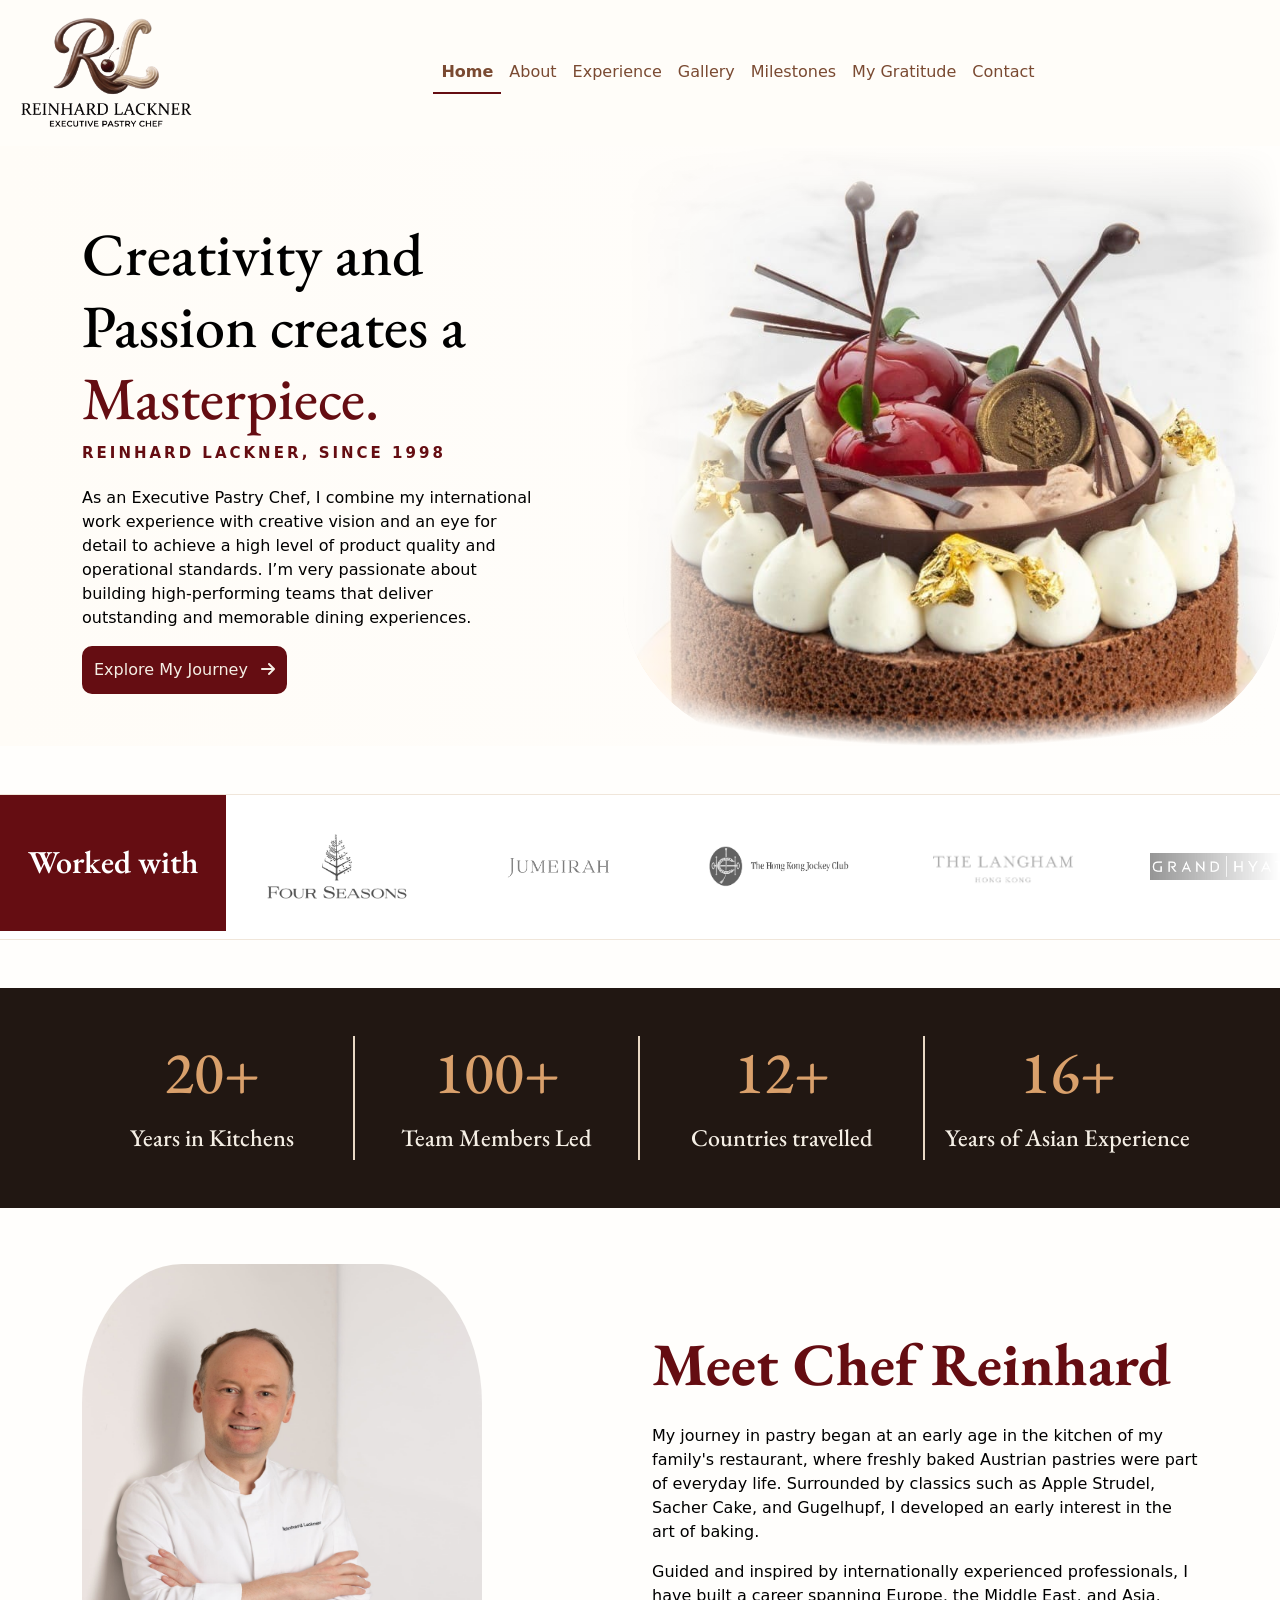
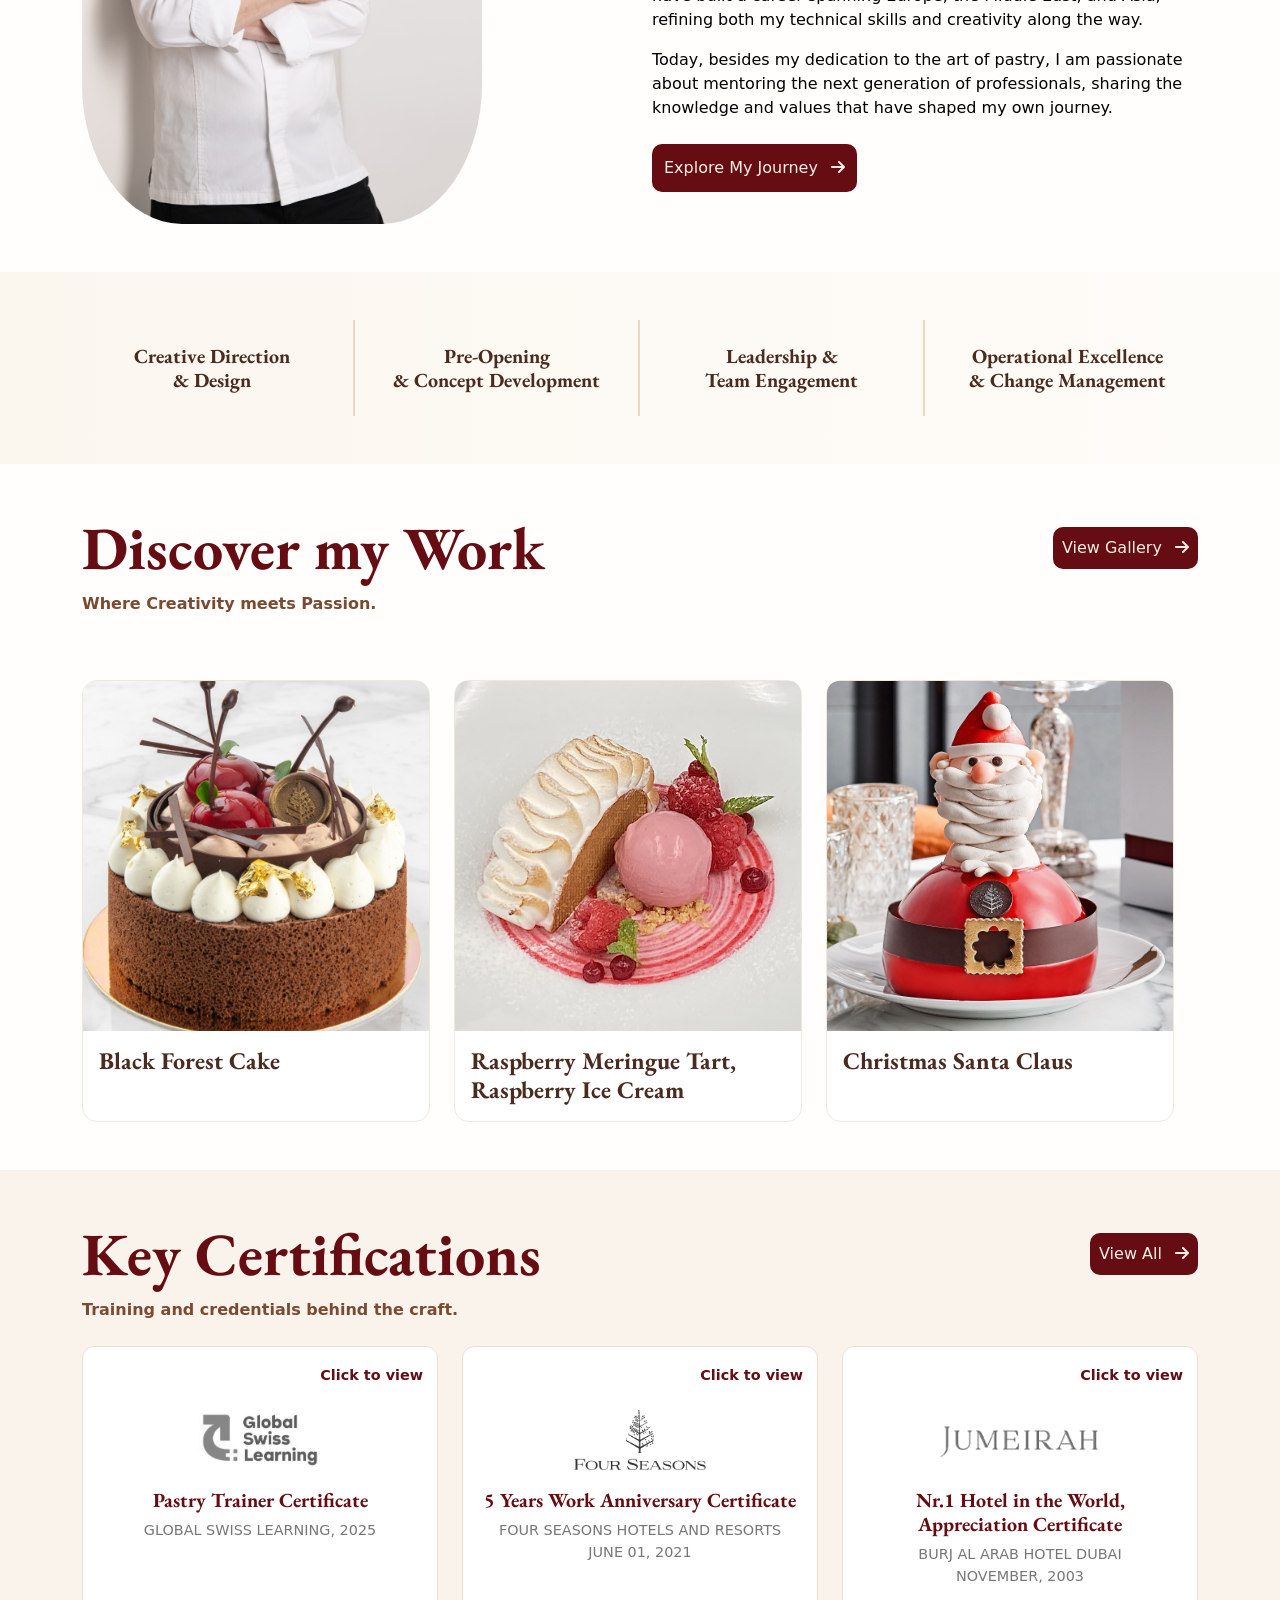
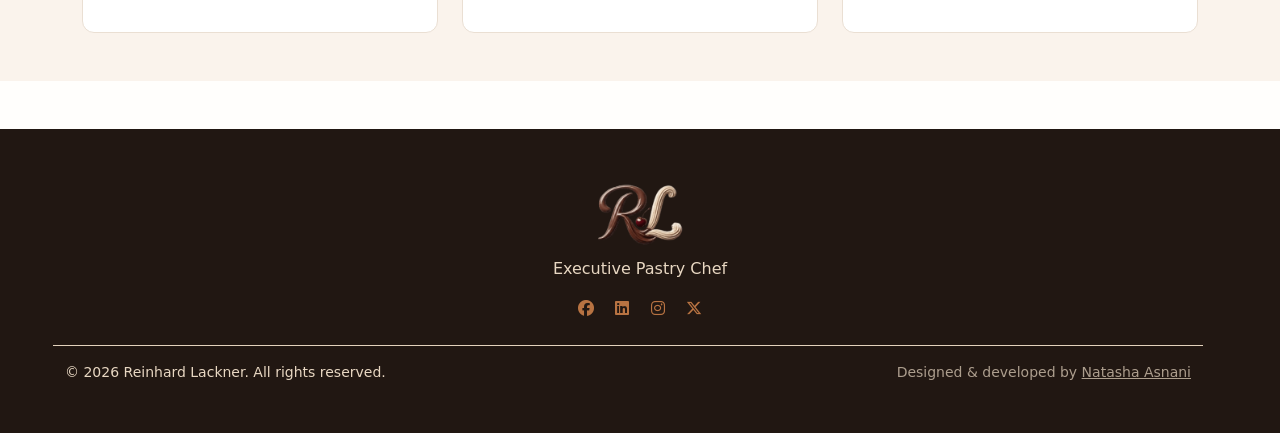
==== commit 4a641843: "Add files via upload" ====
--- a/index.html
+++ b/index.html
@@ -3,7 +3,19 @@
 <head>
     <meta charset="UTF-8">
     <meta name="viewport" content="width=device-width, initial-scale=1.0">
-    <title>Reinhard Lackner</title>
+    <title>Reinhard Lackner | Executive Pastry Chef</title>
+    <meta name="description" content="Reinhard Lackner is an Executive Pastry Chef with over two decades of experience across Europe, the Middle East and Asia. Explore his journey, creations, certifications and kind words from mentors and colleagues.">
+    <meta name="author" content="Natasha Asnani">
+    <meta property="og:type" content="website">
+    <meta property="og:site_name" content="Reinhard Lackner">
+    <meta property="og:title" content="Reinhard Lackner | Executive Pastry Chef">
+    <meta property="og:description" content="Reinhard Lackner is an Executive Pastry Chef with over two decades of experience across Europe, the Middle East and Asia. Explore his journey, creations, certifications and kind words from mentors and colleagues.">
+    <meta name="twitter:card" content="summary">
+    <!-- Add after hosting: <link rel="canonical" href="https://YOUR-DOMAIN/index.html"> and <meta property="og:image" content="https://YOUR-DOMAIN/images/share-image.jpg"> -->
+    <link rel="preconnect" href="https://fonts.googleapis.com">
+    <link rel="preconnect" href="https://fonts.gstatic.com" crossorigin>
+    <link rel="preconnect" href="https://cdn.jsdelivr.net" crossorigin>
+    <link rel="preconnect" href="https://cdnjs.cloudflare.com" crossorigin>
     <link href="https://cdn.jsdelivr.net/npm/bootstrap@5.1.3/dist/css/bootstrap.min.css" rel="stylesheet" integrity="sha384-1BmE4kWBq78iYhFldvKuhfTAU6auU8tT94WrHftjDbrCEXSU1oBoqyl2QvZ6jIW3" crossorigin="anonymous">
     <link rel="stylesheet" href="style.css">
     <script src="https://cdn.jsdelivr.net/npm/bootstrap@5.1.3/dist/js/bootstrap.bundle.min.js" integrity="sha384-ka7Sk0Gln4gmtz2MlQnikT1wXgYsOg+OMhuP+IlRH9sENBO0LRn5q+8nbTov4+1p" crossorigin="anonymous" defer></script>
@@ -13,10 +25,10 @@
 <body>
     <div class="container-fluid">
         <div class="row">
-            <nav class="navbar navbar-expand-lg navbar-light" style="background-color: #FFFDF9;">
+            <nav aria-label="Main navigation" class="navbar navbar-expand-lg navbar-light" style="background-color: #FFFDF9;">
                 <div class="container-fluid">
                     <a class="navbar-brand" href="index.html">
-                        <img src="./images/Gemini_Generated_Image_94er6u94er6u94er-removebg-preview.png" alt="" width="180px">
+                        <img src="./images/Gemini_Generated_Image_94er6u94er6u94er-removebg-preview.png" alt="Reinhard Lackner, Executive Pastry Chef" width="180px">
                     </a>
                     <button class="navbar-toggler" type="button" data-bs-toggle="collapse" data-bs-target="#navbarSupportedContent" aria-controls="navbarSupportedContent" aria-expanded="false" aria-label="Toggle navigation">
                         <span class="navbar-toggler-icon"></span>
@@ -53,7 +65,7 @@
 
 
     <div class="hero-section">
-        <img class="hero-img" src="./images/pastry1.1.jpg" alt="Macarons on a plate">
+        <img class="hero-img" src="./images/pastry1.1.jpg" alt="Macarons on a plate" fetchpriority="high">
         <div class="container">
             <div class="row hero-row align-items-center">
                 <!-- <p>Lorem ipsum dolor sit amet, consectetur adipisicing elit. Consequatur, non. Laudantium maxime modi at quam odio aliquid illum provident possimus harum magnam iusto repudiandae vitae, eius dolor quia rem omnis!</p> -->
@@ -67,7 +79,7 @@
                 <div class="explore-btn">
                     <a href="about.html">
                         <button>Explore My Journey
-                            <i class="fa-solid fa-arrow-right"></i>
+                            <i class="fa-solid fa-arrow-right" aria-hidden="true"></i>
                         </button>
                     </a>
                 </div>
@@ -133,7 +145,7 @@
     <div class="container mt-5 pt-2">
         <div class="row">
             <div class="col-12 col-lg-6">
-                <img class="chef-img" src="./images/RL-0501A.jpg" alt="Chef Reinhard" width="400px" height="560px" style="border-bottom-left-radius: 25% !important; border-bottom-right-radius: 25% !important; border-radius: 25%;">
+                <img class="chef-img" src="./images/RL-0501A.jpg" alt="Chef Reinhard" width="400px" height="560px" style="border-bottom-left-radius: 25% !important; border-bottom-right-radius: 25% !important; border-radius: 25%;" loading="lazy" decoding="async">
             </div>
             <div class="col-12 col-lg-6 mt-5 pt-3 about-text">
                 <h1 style="color: #650D12; font-weight: bold;">Meet Chef Reinhard</h1>
@@ -143,7 +155,7 @@
                 <div class="explore-btn mt-4">
                     <a href="about.html">
                         <button>Explore My Journey
-                            <i class="fa-solid fa-arrow-right"></i>
+                            <i class="fa-solid fa-arrow-right" aria-hidden="true"></i>
                         </button>
                     </a>
                 </div>
@@ -181,7 +193,7 @@
                 <div class="dishes-btn">
                     <a href="gallery.html">
                         <button>View Gallery
-                            <i class="fa-solid fa-arrow-right"></i>
+                            <i class="fa-solid fa-arrow-right" aria-hidden="true"></i>
                         </button>
                     </a>
                 </div>
@@ -206,7 +218,7 @@
                 <div class="col gallery-item" data-category="cakes-tarts">
                     <div class="card h-100">
                         <div class="img-wrap">
-                            <img src="./images/pastry1.jpg" class="card-img-top" alt="Black Forest Cake">
+                            <img src="./images/pastry1.jpg" class="card-img-top" alt="Black Forest Cake" loading="lazy" decoding="async">
                         </div>
                         <div class="card-body">
                             <h4 class="card-title">Black Forest Cake</h4>
@@ -217,7 +229,7 @@
                 <div class="col gallery-item" data-category="cakes-tarts">
                     <div class="card h-100">
                         <div class="img-wrap">
-                            <img src="./images/Raspberry Meringue Tart, Raspberry Ice Cream.jpeg" class="card-img-top" alt="Raspberry Meringue Tart, Raspberry Ice Cream">
+                            <img src="./images/Raspberry Meringue Tart, Raspberry Ice Cream.jpeg" class="card-img-top" alt="Raspberry Meringue Tart, Raspberry Ice Cream" loading="lazy" decoding="async">
                         </div>
                         <div class="card-body">
                             <h4 class="card-title">Raspberry Meringue Tart, Raspberry Ice Cream</h4>
@@ -228,7 +240,7 @@
                 <div class="col gallery-item" data-category="cakes-tarts">
                     <div class="card h-100">
                         <div class="img-wrap">
-                            <img src="./images/Christmas Santa Claus.jpg" class="card-img-top" alt="Christmas Santa Claus">
+                            <img src="./images/Christmas Santa Claus.jpg" class="card-img-top" alt="Christmas Santa Claus" loading="lazy" decoding="async">
                         </div>
                         <div class="card-body">
                             <h4 class="card-title">Christmas Santa Claus</h4>
@@ -250,7 +262,7 @@
                 <div class="dishes-btn">
                     <a href="milestones.html">
                         <button>View All
-                            <i class="fa-solid fa-arrow-right"></i>
+                            <i class="fa-solid fa-arrow-right" aria-hidden="true"></i>
                         </button>
                     </a>
                 </div>
@@ -264,7 +276,7 @@
                         data-full="./images/GSL Pastry Trainer - Oct 9 2025 - 5-28 PM_page-0001.jpg">
                         <!-- <span class="cert-hint">Click to view</span> -->
                         <p class="cert-hint mb-0 mt-3">Click to view</p>
-                        <img src="./images/Global Swiss Learning Logo.jpg" alt="Pastry Trainer Certificate" class="cert-thumb cert-logo">
+                        <img src="./images/Global Swiss Learning Logo.jpg" alt="Global Swiss Learning logo" class="cert-thumb cert-logo" loading="lazy" decoding="async">
                         <h5 class="cert-title mt-2">Pastry Trainer Certificate</h5>
                         <p class="cert-meta mb-0">Global Swiss Learning, 2025</p>
                     </div>
@@ -276,7 +288,7 @@
                         data-bs-toggle="modal" data-bs-target="#certModal"
                         data-full="./images/5 Year Anniversary Certificate_page-0001.jpg">
                         <p class="cert-hint mb-0 mt-3">Click to view</p>
-                        <img src="./images/Four-Seasons-Logo-2386154059.png" alt="5 Years Work Anniversary Certificate" class="cert-thumb cert-logo">
+                        <img src="./images/Four-Seasons-Logo-2386154059.png" alt="Four Seasons Hotels and Resorts logo" class="cert-thumb cert-logo" loading="lazy" decoding="async">
                         <h5 class="cert-title mt-2">5 Years Work Anniversary Certificate</h5>
                         <p class="cert-meta mb-0">Four Seasons Hotels and Resorts</p>
                         <p class="cert-meta">June 01, 2021</p>
@@ -286,7 +298,7 @@
 
                 <!-- <div class="col">
                     <div class="cert-card h-100 text-center">
-                        <img src="./images/Four-Seasons-Logo-2386154059.png" alt="Institute name" class="cert-thumb cert-logo">
+                        <img src="./images/Four-Seasons-Logo-2386154059.png" alt="Four Seasons Hotels and Resorts logo" class="cert-thumb cert-logo" loading="lazy" decoding="async">
                         <h5 class="cert-title mt-2"> 5 Years Work Anniversary Certificate</h5>
                         <p class="cert-meta mb-0">Four Seasons Hotels and Resorts</p>
                         <p class="cert-meta">June 01, 2021</p>
@@ -298,7 +310,7 @@
                         data-bs-toggle="modal" data-bs-target="#certModal"
                         data-full="./images/Burj Al Arab Appreciation Certificate_page-0001.jpg">
                         <p class="cert-hint mb-0 mt-3">Click to view</p>
-                        <img src="./images/jumeirah-logo1.png" alt="Nr.1 Hotel in the World, Appreciation Certificate" class="cert-thumb cert-logo">
+                        <img src="./images/jumeirah-logo1.png" alt="Jumeirah logo" class="cert-thumb cert-logo" loading="lazy" decoding="async">
                         <h5 class="cert-title mt-2">Nr.1 Hotel in the World, Appreciation Certificate</h5>
                         <p class="cert-meta mb-0">Burj Al Arab Hotel Dubai</p>
                         <p class="cert-meta">November, 2003</p>
@@ -309,7 +321,7 @@
 
                 <!-- <div class="col">
                     <div class="cert-card h-100 text-center">
-                        <img src="./images/jumeirah-logo1.png" alt="" class="cert-logo">
+                        <img src="./images/jumeirah-logo1.png" alt="Jumeirah logo" class="cert-logo" loading="lazy" decoding="async">
                         <h5 class="cert-title mt-2">Nr.1 Hotel in the World, Appreciation Certificate</h5>
                         <p class="cert-meta mb-0">Burj Al Arab Hotel Dubai</p>
                         <p class="cert-meta">November, 2003</p>
@@ -326,7 +338,7 @@
                 <div class="dishes-btn">
                     <a href="gratitude.html">
                         <button>Read All
-                            <i class="fa-solid fa-arrow-right"></i>
+                            <i class="fa-solid fa-arrow-right" aria-hidden="true"></i>
                         </button>
                     </a>
                 </div>
@@ -336,10 +348,10 @@
             <div class="row row-cols-1 row-cols-md-3 g-4">
                 <div class="col">
                     <div class="testi-card h-100">
-                        <i class="fa-solid fa-quote-left testi-quote"></i>
+                        <i class="fa-solid fa-quote-left testi-quote" aria-hidden="true"></i>
                         <p class="testi-text">Short 2-3 line quote yahan.</p>
                         <div class="testi-person">
-                            <img src="./images/person1.jpg" alt="Name" class="testi-avatar">
+                            <img src="./images/person1.jpg" alt="" class="testi-avatar" loading="lazy" decoding="async">
                             <div>
                                 <h6 class="mb-0">Person Name</h6>
                                 <small>General Manager, Hotel Name</small>
@@ -359,7 +371,7 @@
                 <div class="dishes-btn">
                     <a href="testimonials.html">
                         <button>Read All
-                            <i class="fa-solid fa-arrow-right"></i>
+                            <i class="fa-solid fa-arrow-right" aria-hidden="true"></i>
                         </button>
                     </a>
                 </div>
@@ -378,7 +390,7 @@
             <div class="row row-cols-1 row-cols-md-3 g-4">
                 <div class="col">
                     <div class="testi-card h-100">
-                        <i class="fa-solid fa-quote-left testi-quote"></i>
+                        <i class="fa-solid fa-quote-left testi-quote" aria-hidden="true"></i>
                         <p class="testi-text">A rare mix of technical excellence and genuine care for the team. I learned a great deal working with him.</p>
                         <div class="testi-person">
                             <div class= "testi-avatar testi-initials">HL</div>
@@ -392,7 +404,7 @@
 
                 <div class="col">
                     <div class="testi-card h-100">
-                        <i class="fa-solid fa-quote-left testi-quote"></i>
+                        <i class="fa-solid fa-quote-left testi-quote" aria-hidden="true"></i>
                         <p class="testi-text">A rare mix of technical excellence and genuine care for the team. I learned a great deal working with him.</p>
                         <div class="testi-person">
                             <div class="testi-avatar testi-initials">PD</div>
@@ -406,7 +418,7 @@
 
                 <div class="col">
                     <div class="testi-card h-100">
-                        <i class="fa-solid fa-quote-left testi-quote"></i>
+                        <i class="fa-solid fa-quote-left testi-quote" aria-hidden="true"></i>
                         <p class="testi-text">A rare mix of technical excellence and genuine care for the team. I learned a great deal working with him.</p>
                         <div class="testi-person">
                             <div class="testi-avatar testi-initials">CS</div>
@@ -436,28 +448,28 @@
 
                         <ul class="list-unstyled contact-list">
                             <li>
-                                <i class="fas fa-envelope"></i>
+                                <i class="fas fa-envelope" aria-hidden="true"></i>
                                 <div>
                                     <small>Email</small>
                                     <a href="mailto:reinilac@gmail.com">reinilac@gmail.com</a>
                                 </div>
                             </li>
                             <li>
-                                <i class="fas fa-phone"></i>
+                                <i class="fas fa-phone" aria-hidden="true"></i>
                                 <div>
                                     <small>Phone</small>
                                     <a href="tel:+22214534923">+222 14534 923</a>
                                 </div>
                             </li>
                             <li>
-                                <i class="fab fa-whatsapp"></i>
+                                <i class="fab fa-whatsapp" aria-hidden="true"></i>
                                 <div>
                                     <small>WhatsApp</small>
                                     <a href="https://wa.me/22214534923" target="_blank" rel="noopener">Chat on WhatsApp</a>
                                 </div>
                             </li>
                             <li>
-                                <i class="fas fa-map-marker-alt"></i>
+                                <i class="fas fa-map-marker-alt" aria-hidden="true"></i>
                                 <div>
                                     <small>Location</small>
                                     <span>New Territories, Hong Kong SAR</span>
@@ -466,10 +478,10 @@
                         </ul>
 
                         <div class="contact-social">
-                            <a href="#"><i class="fab fa-instagram"></i></a>
-                            <a href="#"><i class="fab fa-linkedin"></i></a>
-                            <a href="#"><i class="fab fa-facebook"></i></a>
-                            <a href="#"><i class="fab fab fa-twitter"></i></a>
+                            <a href="#" aria-label="Instagram"><i class="fab fa-instagram" aria-hidden="true"></i></a>
+                            <a href="#" aria-label="LinkedIn"><i class="fab fa-linkedin" aria-hidden="true"></i></a>
+                            <a href="#" aria-label="Facebook"><i class="fab fa-facebook" aria-hidden="true"></i></a>
+                            <a href="#"><i class="fab fab fa-twitter" aria-hidden="true"></i></a>
                         </div>
                     </div>
                 </div>
@@ -504,7 +516,7 @@
                                 </div>
                                 <div class="col-12">
                                     <button type="submit" class="contact-submit w-100">
-                                        <i class="fas fa-paper-plane me-2"></i>Send Message
+                                        <i class="fas fa-paper-plane me-2" aria-hidden="true"></i>Send Message
                                     </button>
                                 </div>
                                 <div class="col-12">
@@ -519,82 +531,34 @@
     </section> -->
 
     <footer class="mt-5">
-        <div class="container-fluid">
-            <div class="row footer-row">
-                <div class="col-md-3 col-sm-6">
-                    <img src="./images/footer-logo.png" alt="" width="150px" class="logo-light">
-                    <!-- <h3 class="mb-3">About Me</h3> -->
-                    <p class="mt-4" style="color: #E8D7C2 !important;">Executive Pastry Chef with over two decades of experience across Europe, the Middle East and Asia, creating refined desserts and leading pastry teams.</p>
-                    <div class="mt-3">
-                        <a href="#" class="me-2 text-decoration-none" target="_blank" rel="noopener"><i class="fab fa-facebook"></i></a>
-                        <a href="#" class="me-2 text-decoration-none" target="_blank" rel="noopener"><i class="fab fa-twitter"></i></a>
-                        <a href="#" class="me-2 text-decoration-none" target="_blank" rel="noopener"><i class="fab fa-linkedin"></i></a>
-                        <a href="#" class="me-2 text-decoration-none" aria-label="Email"><i class="fas fa-envelope"></i></a>
-                        <a href="#" class="text-decoration-none" target="_blank" rel="noopener"><i class="fab fa-instagram"></i></a>
-                    </div>
-                </div>
-                <!-- Column 2: Quick Links -->
-                <div class="col-md-3 col-sm-6 mb-4 footer-links">
-                    <h3 class="mb-3 fw-bold" style="color: #F5EFE5 !important;">Quick Links</h3>
-                    <ul class="list-unstyled ps-0">
-                        <li class="mb-2"><a href="about.html" class="text-decoration-none">About</a></li>
-                        <li class="mb-2"><a href="experience.html" class="text-decoration-none">Experience</a></li>
-                        <li class="mb-2"><a href="gallery.html" class="text-decoration-none">Gallery</a></li>
-                        <li class="mb-2"><a href="milestones.html" class="text-decoration-none">Milestones</a></li>
-                        <li class="mb-2"><a href="testimonials.html" class="text-decoration-none">My Gratitude</a></li>
-                        <li class="mb-2"><a href="contact.html" class="text-decoration-none">Contact</a></li>
-                    </ul>
-                </div>
-                <!-- Column 3: Services -->
-                <div class="col-md-3 col-sm-6 mb-4 service-info">
-                    <h3 class="mb-3 fw-bold" style="color: #F5EFE5 !important;">Services</h3>
-                    <ul class="list-unstyled">
-                        <li class="mb-2"><a href="#" class="text-decoration-none">Pre-Opening &amp; Concept Development</a></li>
-                        <li class="mb-2"><a href="#" class="text-decoration-none">Dessert &amp; Menu Creation</a></li>
-                        <li class="mb-2"><a href="#" class="text-decoration-none">Banquets &amp; Large-Scale Events</a></li>
-                        <li class="mb-2"><a href="#" class="text-decoration-none">Team Training &amp; Mentoring</a></li>
-                        <li class="mb-2"><a href="#" class="text-decoration-none">Operational Excellence</a></li>
-                    </ul>
-                </div>
-                <!-- Column 4: Contact Info -->
-                <div class="col-md-3 col-sm-6 mb-4 contact-info">
-                    <h3 class="mb-3 fw-bold" style="color: #F5EFE5 !important;">Contact Info</h3>
-                    <ul class="list-unstyled">
-                        <li class="mb-2">
-                            <i class="fas fa-envelope me-2" style="color: #B87342;"></i>
-                            <a href="mailto:reinilac@gmail.com" class="text-decoration-none">reinilac@gmail.com</a>
-                        </li>
-                        <li class="mb-2">
-                            <i class="fas fa-phone me-2" style="color: #B87342;"></i>
-                            <a href="tel:+22214534923" class="text-decoration-none">+222 14534 923</a>
-                        </li>
-                        <li class="mb-2">
-                            <i class="fab fa-whatsapp me-2" style="color: #B87342;"></i>
-                            <a href="https://wa.me/22214534923" class="text-decoration-none">WhatsApp</a>
-                        </li>
-                        <li class="mb-2">
-                            <i class="fas fa-map-marker-alt me-2" style="color: #B87342;"></i>
-                            <span>New Territories, Hong Kong SAR</span>
-                        </li>
-                    </ul>
-                </div>
-            <!-- </div> -->
-
-                <!-- Copyright Row -->
-                <div class="row mt-3">
-                    <div class="col-12 border-top border-white pt-3 d-flex flex-column flex-md-row justify-content-between align-items-center gap-1">
-                        <p class="small mb-0">&copy; 2026 Reinhard Lackner. All rights reserved.</p>
-                        <p class="small mb-0" style="opacity: 0.7;">Designed &amp; developed by <a href="https://natashaasnani-portfolio-website.netlify.app/" target="_blank" rel="noopener">Natasha Asnani</a></p>
-                    </div>
-                </div>
-            </div>
-        </div>
+    <div class="container-fluid">
+        <div class="row footer-row">
+            <div class="col-12 text-center">
+                <img src="./images/footer-logo.png" alt="Reinhard Lackner logo" width="150px" class="logo-light" loading="lazy" decoding="async">
+                <p class="mt-2 mb-3" style="color: #E8D7C2 !important;">Executive Pastry Chef</p>
+                <div>
+                    <a href="https://www.facebook.com/pastrychefreinhardlackner" target="_blank" rel="noopener" class="mx-2 text-decoration-none" aria-label="Facebook"><i class="fab fa-facebook" aria-hidden="true"></i></a>
+                    <a href="https://www.linkedin.com/in/pastrychefreinhardlackner" target="_blank" rel="noopener" class="mx-2 text-decoration-none" aria-label="LinkedIn"><i class="fab fa-linkedin" aria-hidden="true"></i></a>
+                    <a href="https://www.instagram.com/reinhardlackner" target="_blank" rel="noopener" class="mx-2 text-decoration-none" aria-label="Instagram"><i class="fab fa-instagram" aria-hidden="true"></i></a>
+                    <a href="https://x.com/reinilac" target="_blank" rel="noopener" class="mx-2 text-decoration-none" aria-label="X"><i class="fa-brands fa-x-twitter" aria-hidden="true"></i></a>
+                </div>
+            </div>
+
+            <!-- Copyright Row -->
+            <div class="row mt-4">
+                <div class="col-12 border-top border-white pt-3 d-flex flex-column flex-md-row justify-content-between align-items-center gap-1">
+                    <p class="small mb-0">&copy; 2026 Reinhard Lackner. All rights reserved.</p>
+                    <p class="small mb-0" style="opacity: 0.7;">Designed &amp; developed by <a href="https://natashaasnani-portfolio-website.netlify.app/" target="_blank" rel="noopener">Natasha Asnani</a></p>
+                </div>
+            </div>
+        </div>
+    </div>
     </footer>
 
 
 
     <!-- Modal (page me sirf ek baar) -->
-    <div class="modal fade" id="certModal" tabindex="-1" aria-hidden="true">
+    <div class="modal fade" id="certModal" tabindex="-1" aria-label="Certificate preview" aria-hidden="true">
         <div class="modal-dialog modal-lg modal-dialog-centered">
             <div class="modal-content">
                 <div class="modal-header border-0">
